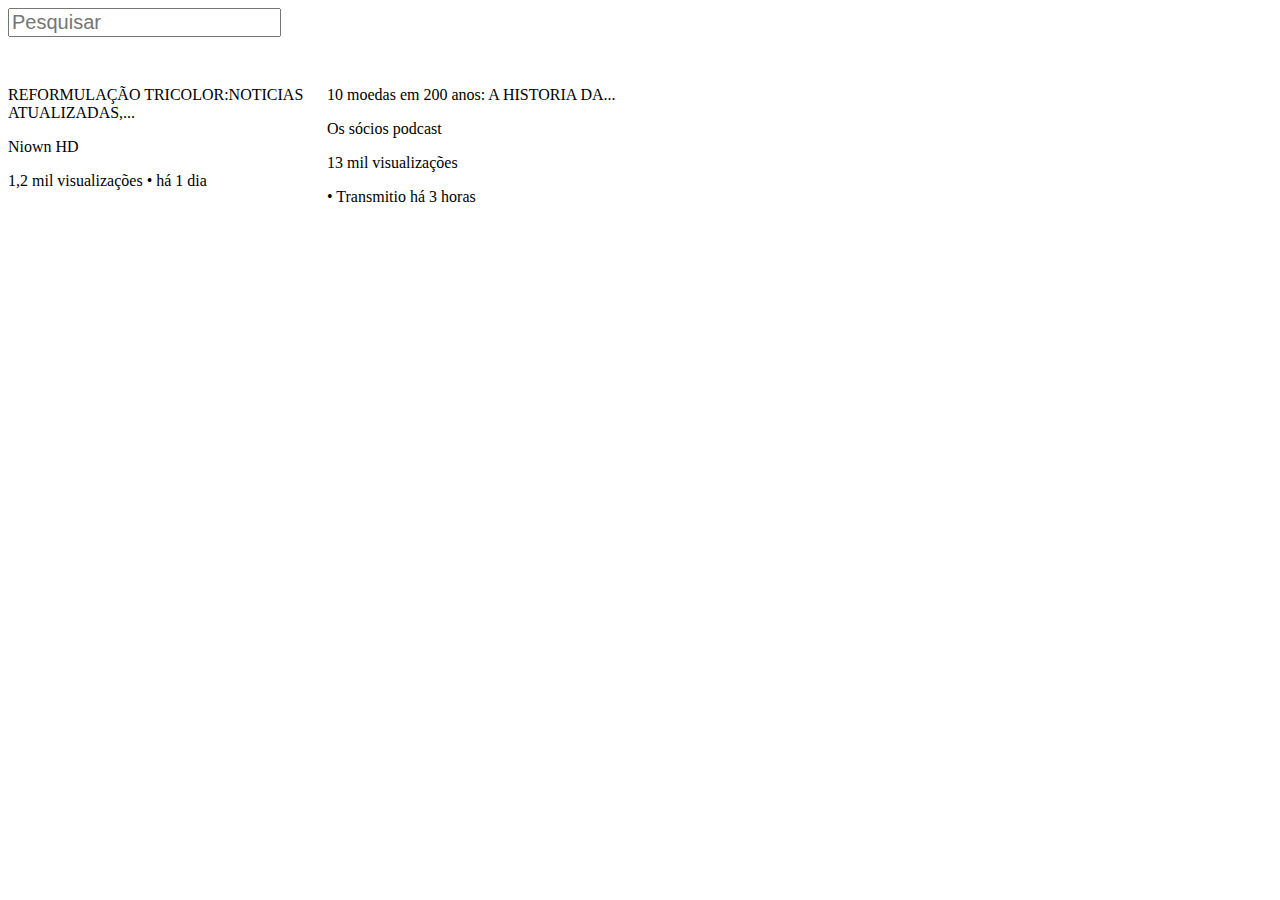
==== index.html @ 010f7d09 "Second commit" ====
<!DOCTYPE html>
<html lang="pt-BR">

<head>
  <meta charset="UTF-8">
  <meta http-equiv="X-UA-Compatible" content="IE=edge">
  <meta name="viewport" content="width=device-width, initial-scale=1.0">
  <title>Youtube Clone</title>
  <link rel="stylesheet" href="/style.css">
</head>

<body>
  <input class="pesquisar" type="text" placeholder="Pesquisar">
  <div class="preview">
    <img class="tumbnail" src="/img/tumb01.jpg" alt="">
    <p>REFORMULAÇÃO TRICOLOR:NOTICIAS ATUALIZADAS,...</p>
    <p>Niown HD </p>
    <p>1,2 mil visualizações &#x2022 há 1 dia </p>
  </div>
  <div class="preview">
    <img class="tumbnail" src="/img/tumb02.jpg" alt="">
    <p>10 moedas em 200 anos: A HISTORIA DA...</p>
    <p>Os sócios podcast </p>
    <p>13 mil visualizações </p>
    <p>&#x2022 Transmitio há 3 horas </p>
  </div>
</body>

</html>
---- style.css ----
.tumbnail {
  width: 300px;
}
.pesquisar {
  font-size: 20px;
  display: block;
}
.preview {
  display: inline-block;
  width: 300px;
  margin-right: 15px;
  margin-top: 15px;
  vertical-align: top;
}
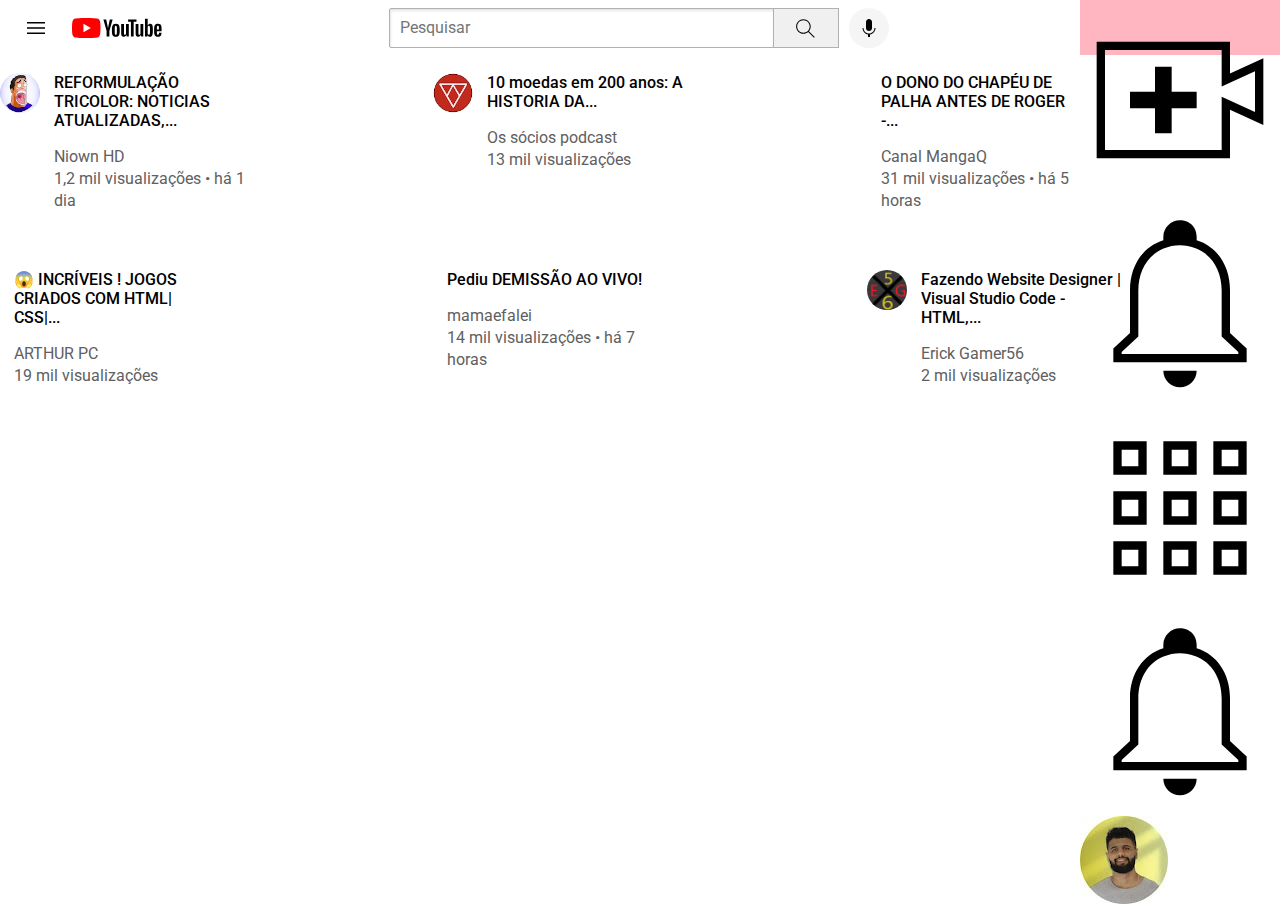
==== commit 22c739ae: "Implementação de botões." ====
--- a/index.html
+++ b/index.html
@@ -2,28 +2,144 @@
 <html lang="pt-BR">
 
 <head>
+  <link rel="preconnect" href="https://fonts.googleapis.com">
+  <link rel="preconnect" href="https://fonts.gstatic.com" crossorigin>
+  <link href="https://fonts.googleapis.com/css2?family=Roboto:wght@400;500;700&display=swap" rel="stylesheet">
   <meta charset="UTF-8">
   <meta http-equiv="X-UA-Compatible" content="IE=edge">
   <meta name="viewport" content="width=device-width, initial-scale=1.0">
   <title>Youtube Clone</title>
   <link rel="stylesheet" href="/style.css">
+  <link rel="stylesheet" href="/body.css">
+  <link rel="stylesheet" href="/header.css">
 </head>
 
 <body>
-  <input class="pesquisar" type="text" placeholder="Pesquisar">
-  <div class="preview">
-    <img class="tumbnail" src="/img/tumb01.jpg" alt="">
-    <p>REFORMULAÇÃO TRICOLOR:NOTICIAS ATUALIZADAS,...</p>
-    <p>Niown HD </p>
-    <p>1,2 mil visualizações &#x2022 há 1 dia </p>
+  <div class="header">
+    <div class="left-section">
+      <img class="menu" src="/img/icons/menu_FILL0_wght400_GRAD0_opsz48.svg" alt="">
+      <img class="logo" src="/img/icons/youtube-logo.svg" alt="">
+    </div>
+    <div class="middle-section">
+      <input class="pesquisar" type="text" placeholder="Pesquisar">
+      <button class="search-button">
+        <img class="svg-search" src="/img/icons/search.svg" alt="">
+      </button>
+      <button class="voice-button">
+        <img class="svg-voice" src="/img/icons/voice-search-icon.svg" alt="">
+      </button>
+    </div>
+    <div class=" right-section">
+      <img src="/img/icons/upload.svg" alt="">
+      <img src="/img/icons/notifications.svg" alt="">
+      <img src="/img/icons/youtube-apps.svg" alt="">
+      <img src="/img/icons/notifications.svg" alt="">
+      <img src="/img/icons//AMLnZu-9SFKI2Dt1BMfGf4lrbc4tSc3c.jpg" alt="">
+
+    </div>
+
+
   </div>
-  <div class="preview">
-    <img class="tumbnail" src="/img/tumb02.jpg" alt="">
-    <p>10 moedas em 200 anos: A HISTORIA DA...</p>
-    <p>Os sócios podcast </p>
-    <p>13 mil visualizações </p>
-    <p>&#x2022 Transmitio há 3 horas </p>
+
+  <div class="container-preview">
+    <div>
+      <div class="preview">
+        <img class="tumbnail" src="/img/tumb01.jpg" alt="">
+      </div>
+      <div>
+        <div class="img-profile">
+          <img class="profile" src="/img/profile01.jpg" alt="">
+        </div>
+        <div class="conteudo">
+          <p class="titulo-preview">REFORMULAÇÃO TRICOLOR: NOTICIAS ATUALIZADAS,...</p>
+          <p class="texto-preview">Niown HD </p>
+          <p class="texto-preview">1,2 mil visualizações &#x2022 há 1 dia </p>
+        </div>
+      </div>
+    </div>
+    <div>
+      <div class="preview">
+        <div>
+          <img class="tumbnail" src="/img/tumb02.jpg" alt="">
+        </div>
+        <div>
+          <div class="img-profile">
+            <img class="profile" src="/img/profile02.jpg" alt="">
+          </div>
+          <div class="conteudo">
+            <p class="titulo-preview">10 moedas em 200 anos: A HISTORIA DA...</p>
+            <p class="texto-preview">Os sócios podcast </p>
+            <p class="texto-preview">13 mil visualizações </p>
+          </div>
+        </div>
+      </div>
+    </div>
+    <div>
+      <div class="preview">
+        <img class="tumbnail" src="/img/tumb03.jpg" alt="">
+      </div>
+      <div>
+        <div class="img-profile">
+          <img class="profile" src="/img/profile03.jpg" alt="">
+        </div>
+        <div class="conteudo">
+          <p class="titulo-preview">O DONO DO CHAPÉU DE PALHA ANTES DE ROGER -...</p>
+          <p class="texto-preview">Canal MangaQ</p>
+          <p class="texto-preview">31 mil visualizações &#x2022 há 5 horas </p>
+        </div>
+      </div>
+    </div>
+    <div>
+      <div class="preview">
+        <div>
+          <img class="tumbnail" src="/img/tumb04.jpg" alt="">
+        </div>
+        <div>
+          <div class="img-profile">
+            <img class="profile" src="/img/profile04.jpg" alt="">
+          </div>
+          <div class="conteudo">
+            <p class="titulo-preview"> &#128561 INCRÍVEIS ! JOGOS CRIADOS COM HTML| CSS|...</p>
+            <p class="texto-preview">ARTHUR PC </p>
+            <p class="texto-preview">19 mil visualizações </p>
+          </div>
+        </div>
+      </div>
+    </div>
+    <div>
+      <div class="preview">
+        <img class="tumbnail" src="/img/tumb05.jpg" alt="">
+      </div>
+      <div>
+        <div class="img-profile">
+          <img class="profile" src="/img/profile05.jpg" alt="">
+        </div>
+        <div class="conteudo">
+          <p class="titulo-preview">Pediu DEMISSÃO AO VIVO!</p>
+          <p class="texto-preview">mamaefalei </p>
+          <p class="texto-preview">14 mil visualizações &#x2022 há 7 horas </p>
+        </div>
+      </div>
+    </div>
+    <div>
+      <div class="preview">
+        <div>
+          <img class="tumbnail" src="/img/tumb06.jpg" alt="">
+        </div>
+        <div>
+          <div class="img-profile">
+            <img class="profile" src="/img/profile06.jpg" alt="">
+          </div>
+          <div class="conteudo">
+            <p class="titulo-preview">Fazendo Website Designer | Visual Studio Code - HTML,...</p>
+            <p class="texto-preview">Erick Gamer56 </p>
+            <p class="texto-preview">2 mil visualizações </p>
+          </div>
+        </div>
+      </div>
+    </div>
   </div>
+
 </body>
 
 </html>--- a/style.css
+++ b/style.css
@@ -1,14 +1,31 @@
-.tumbnail {
-  width: 300px;
+body {
+  margin: 0;
 }
-.pesquisar {
-  font-size: 20px;
-  display: block;
+p {
+  margin-top: 0;
+  font-family: roboto, arial;
 }
-.preview {
+
+.profile {
+  width: 40px;
+  border-radius: 20px;
+}
+
+.conteudo {
   display: inline-block;
-  width: 300px;
-  margin-right: 15px;
-  margin-top: 15px;
+  width: 200px;
+  vertical-align: top;
+  margin-left: 10px;
+}
+
+.img-profile {
+  display: inline-block;
   vertical-align: top;
 }
+
+.container-preview {
+  display: grid;
+  grid-template-columns: 1fr 1fr 1fr;
+  column-gap: 20px;
+  row-gap: 40px;
+}
--- a/body.css
+++ b/body.css
@@ -0,0 +1,13 @@
+.titulo-preview {
+  font-weight: 500;
+}
+.texto-preview {
+  margin-bottom: 0;
+  line-height: 22px;
+  color: rgb(96, 96, 96);
+}
+
+.tumbnail {
+  width: 100%;
+  border-radius: 15px;
+}
--- a/header.css
+++ b/header.css
@@ -0,0 +1,80 @@
+.header {
+  height: 55px;
+  display: flex;
+  flex-direction: row;
+  justify-content: space-between;
+}
+
+.left-section {
+  display: flex;
+  align-items: center;
+}
+
+.menu {
+  height: 24px;
+  margin-left: 24px;
+  margin-right: 24px;
+}
+
+.logo {
+  height: 20px;
+}
+
+.middle-section {
+  display: flex;
+  align-items: center;
+  flex: 1;
+  margin-left: 70px;
+  margin-right: 35px;
+  max-width: 500px;
+}
+
+.pesquisar {
+  flex: 1;
+  height: 36px;
+  padding-left: 10px;
+  font-size: 16px;
+  border-width: 1px;
+  border-style: solid;
+  border-color: rgb(180, 175, 175);
+  border-radius: 2px;
+  box-shadow: inset 1px 2px 3px rgba(0, 0, 0, 0.1);
+}
+
+.pesquisar::placeholder {
+  font-family: roboto, arial;
+  font-size: 16px;
+}
+
+.search-button {
+  height: 40px;
+  width: 66px;
+  background-color: rgb(240, 240, 240);
+  border-width: 1px;
+  border-style: solid;
+  border-color: rgb(180, 175, 175);
+  margin-left: -1px;
+  margin-right: 10px;
+}
+
+.svg-search {
+  height: 25px;
+  margin-top: 4px;
+}
+
+.voice-button {
+  height: 40px;
+  width: 40px;
+  border-radius: 30px;
+  border: none;
+  background-color: rgb(245, 245, 245);
+}
+
+.svg-voice {
+  height: 24px;
+  margin-top: 4px;
+}
+.right-section {
+  background-color: lightpink;
+  width: 200px;
+}
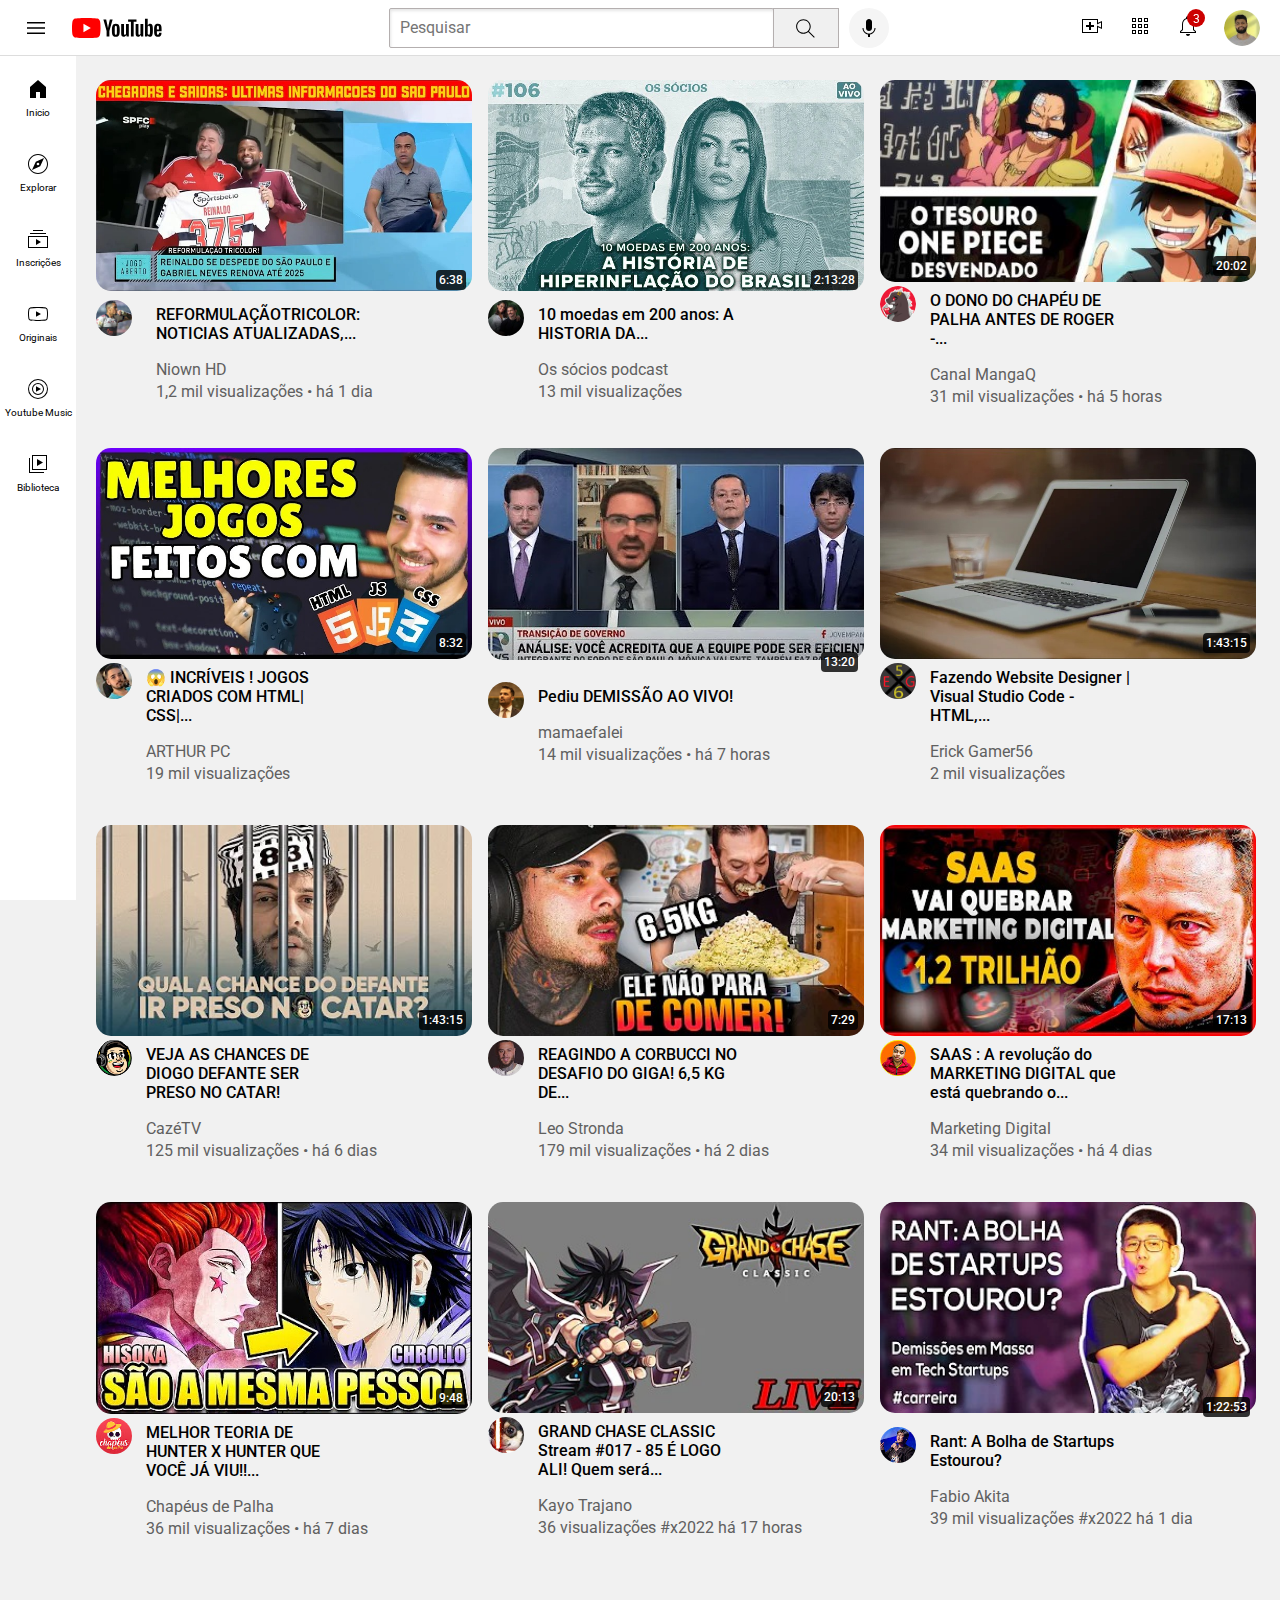
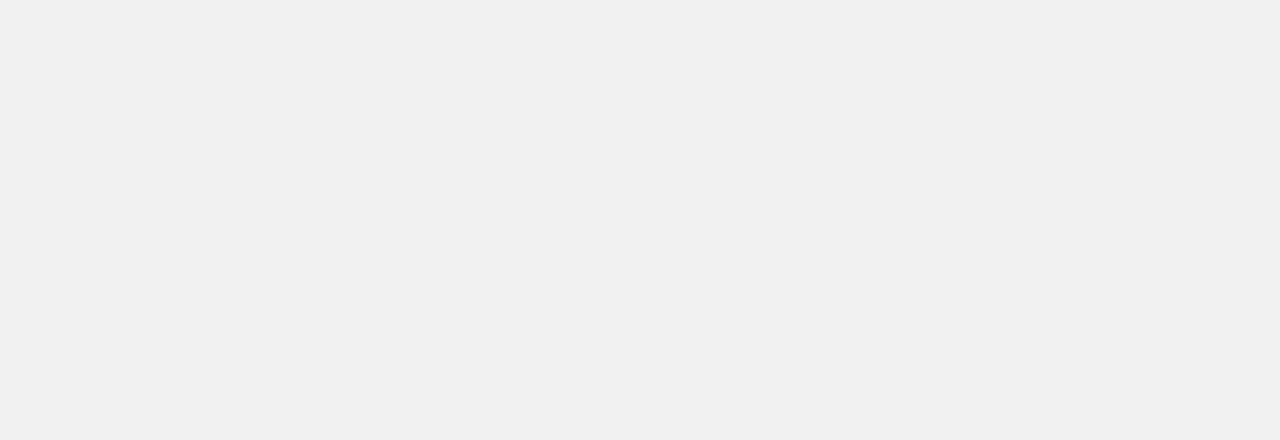
==== commit c5964cff: "Projeto pronto para testes" ====
--- a/index.html
+++ b/index.html
@@ -1,145 +1,339 @@
-<!DOCTYPE html>
-<html lang="pt-BR">
-
-<head>
-  <link rel="preconnect" href="https://fonts.googleapis.com">
-  <link rel="preconnect" href="https://fonts.gstatic.com" crossorigin>
-  <link href="https://fonts.googleapis.com/css2?family=Roboto:wght@400;500;700&display=swap" rel="stylesheet">
-  <meta charset="UTF-8">
-  <meta http-equiv="X-UA-Compatible" content="IE=edge">
-  <meta name="viewport" content="width=device-width, initial-scale=1.0">
-  <title>Youtube Clone</title>
-  <link rel="stylesheet" href="/style.css">
-  <link rel="stylesheet" href="/body.css">
-  <link rel="stylesheet" href="/header.css">
-</head>
-
-<body>
-  <div class="header">
-    <div class="left-section">
-      <img class="menu" src="/img/icons/menu_FILL0_wght400_GRAD0_opsz48.svg" alt="">
-      <img class="logo" src="/img/icons/youtube-logo.svg" alt="">
-    </div>
-    <div class="middle-section">
-      <input class="pesquisar" type="text" placeholder="Pesquisar">
-      <button class="search-button">
-        <img class="svg-search" src="/img/icons/search.svg" alt="">
-      </button>
-      <button class="voice-button">
-        <img class="svg-voice" src="/img/icons/voice-search-icon.svg" alt="">
-      </button>
-    </div>
-    <div class=" right-section">
-      <img src="/img/icons/upload.svg" alt="">
-      <img src="/img/icons/notifications.svg" alt="">
-      <img src="/img/icons/youtube-apps.svg" alt="">
-      <img src="/img/icons/notifications.svg" alt="">
-      <img src="/img/icons//AMLnZu-9SFKI2Dt1BMfGf4lrbc4tSc3c.jpg" alt="">
-
-    </div>
-
-
-  </div>
-
-  <div class="container-preview">
-    <div>
-      <div class="preview">
-        <img class="tumbnail" src="/img/tumb01.jpg" alt="">
-      </div>
-      <div>
-        <div class="img-profile">
-          <img class="profile" src="/img/profile01.jpg" alt="">
-        </div>
-        <div class="conteudo">
-          <p class="titulo-preview">REFORMULAÇÃO TRICOLOR: NOTICIAS ATUALIZADAS,...</p>
-          <p class="texto-preview">Niown HD </p>
-          <p class="texto-preview">1,2 mil visualizações &#x2022 há 1 dia </p>
-        </div>
-      </div>
-    </div>
-    <div>
-      <div class="preview">
-        <div>
-          <img class="tumbnail" src="/img/tumb02.jpg" alt="">
-        </div>
-        <div>
-          <div class="img-profile">
-            <img class="profile" src="/img/profile02.jpg" alt="">
-          </div>
-          <div class="conteudo">
-            <p class="titulo-preview">10 moedas em 200 anos: A HISTORIA DA...</p>
-            <p class="texto-preview">Os sócios podcast </p>
-            <p class="texto-preview">13 mil visualizações </p>
-          </div>
-        </div>
-      </div>
-    </div>
-    <div>
-      <div class="preview">
-        <img class="tumbnail" src="/img/tumb03.jpg" alt="">
-      </div>
-      <div>
-        <div class="img-profile">
-          <img class="profile" src="/img/profile03.jpg" alt="">
-        </div>
-        <div class="conteudo">
-          <p class="titulo-preview">O DONO DO CHAPÉU DE PALHA ANTES DE ROGER -...</p>
-          <p class="texto-preview">Canal MangaQ</p>
-          <p class="texto-preview">31 mil visualizações &#x2022 há 5 horas </p>
-        </div>
-      </div>
-    </div>
-    <div>
-      <div class="preview">
-        <div>
-          <img class="tumbnail" src="/img/tumb04.jpg" alt="">
-        </div>
-        <div>
-          <div class="img-profile">
-            <img class="profile" src="/img/profile04.jpg" alt="">
-          </div>
-          <div class="conteudo">
-            <p class="titulo-preview"> &#128561 INCRÍVEIS ! JOGOS CRIADOS COM HTML| CSS|...</p>
-            <p class="texto-preview">ARTHUR PC </p>
-            <p class="texto-preview">19 mil visualizações </p>
-          </div>
-        </div>
-      </div>
-    </div>
-    <div>
-      <div class="preview">
-        <img class="tumbnail" src="/img/tumb05.jpg" alt="">
-      </div>
-      <div>
-        <div class="img-profile">
-          <img class="profile" src="/img/profile05.jpg" alt="">
-        </div>
-        <div class="conteudo">
-          <p class="titulo-preview">Pediu DEMISSÃO AO VIVO!</p>
-          <p class="texto-preview">mamaefalei </p>
-          <p class="texto-preview">14 mil visualizações &#x2022 há 7 horas </p>
-        </div>
-      </div>
-    </div>
-    <div>
-      <div class="preview">
-        <div>
-          <img class="tumbnail" src="/img/tumb06.jpg" alt="">
-        </div>
-        <div>
-          <div class="img-profile">
-            <img class="profile" src="/img/profile06.jpg" alt="">
-          </div>
-          <div class="conteudo">
-            <p class="titulo-preview">Fazendo Website Designer | Visual Studio Code - HTML,...</p>
-            <p class="texto-preview">Erick Gamer56 </p>
-            <p class="texto-preview">2 mil visualizações </p>
-          </div>
-        </div>
-      </div>
-    </div>
-  </div>
-
-</body>
-
+<!DOCTYPE html>
+<html lang="pt-BR">
+
+<head>
+  <!-- //fonts -->
+  <link rel="preconnect" href="https://fonts.googleapis.com">
+  <link rel="preconnect" href="https://fonts.gstatic.com" crossorigin>
+  <link href="https://fonts.googleapis.com/css2?family=Roboto:wght@400;500;700&display=swap" rel="stylesheet">
+  <meta charset="UTF-8">
+  <meta http-equiv="X-UA-Compatible" content="IE=edge">
+  <meta name="viewport" content="width=device-width, initial-scale=1.0">
+
+  <!-- //title -->
+  <title>Youtube</title>
+
+  <!-- favicon -->
+  <link rel="shortcut icon" href="/img/favicon.ico">
+
+  <!-- //stylesheet -->
+  <link rel="stylesheet" href="/css/style.css">
+  <link rel="stylesheet" href="css/body.css">
+  <link rel="stylesheet" href="css/header.css">
+  <link rel="stylesheet" href="css/sidebar.css">
+
+</head>
+
+<body>
+
+  <!-- header start -->
+  <header class="header">
+    <div class="left-section">
+      <img class="menu" src="/img/icons/menu_FILL0_wght400_GRAD0_opsz48.svg" alt="">
+      <img class="logo" src="/img/icons/youtube-logo.svg" alt="">
+    </div>
+    <div class="middle-section">
+      <input class="pesquisar" type="text" placeholder="Pesquisar">
+      <button class="search-button">
+        <img class="svg-search" src="/img/icons/search.svg" alt="">
+        <div class="tooltip">Pesquisar</div>
+      </button>
+      <button class="voice-button">
+        <img class="svg-voice" src="/img/icons/voice-search-icon.svg" alt="">
+        <div class="tooltip">Pesquisa por voz</div>
+      </button>
+    </div>
+    <div class=" right-section">
+      <div class="criar">
+        <img class="upload-icon" src="/img/icons/upload.svg" alt="">
+        <div class="tooltip">Criar</div>
+      </div>
+      <div class="apps">
+        <img class="youtube-app-icon" src="/img/icons/youtube-apps.svg" alt="">
+        <div class="tooltip">Apps</div>
+      </div>
+      <div class="notification-container">
+        <img class="notification-icon" src="/img/icons/notifications.svg" alt="">
+        <div class="notification-number">3</div>
+        <div class="tooltip">Notificações</div>
+      </div>
+      <img class="user-profile-icon" src="/img/icons/AMLnZu-9SFKI2Dt1BMfGf4lrbc4tSc3c.jpg" alt="">
+    </div>
+  </header>
+  <!-- // header ends -->
+
+  <!-- // sidebar starts -->
+  <div class="sidebar">
+    <div class="sidebar-link">
+      <img src="/img/sidebar/home.svg" alt="">
+      <div>Inicio</div>
+    </div>
+    <div class="sidebar-link">
+      <img src="/img/sidebar/explore.svg" alt="">
+      <div>Explorar</div>
+    </div>
+    <div class="sidebar-link">
+      <img src="/img/sidebar/subscriptions.svg" alt="">
+      <div>Inscrições</div>
+    </div>
+    <div class="sidebar-link">
+      <img src="/img/sidebar/originals.svg" alt="">
+      <div>Originais</div>
+    </div>
+    <div class="sidebar-link">
+      <img src="/img/sidebar/youtube-music.svg" alt="">
+      <div>Youtube Music</div>
+    </div>
+    <div class="sidebar-link">
+      <img src="/img/sidebar/library.svg" alt="">
+      <div>Biblioteca</div>
+    </div>
+  </div>
+  <!-- //sidebar ends -->
+
+  <!-- // body of the Website stars -->
+  <div class="container-preview">
+    <div class="video-info-preview">
+      <div class="preview">
+        <img class="tumbnail" src="/img/tumb01.jpg" alt="">
+        <div class="video-time">
+          6:38
+        </div>
+      </div>
+      <div class="video-info-grid">
+        <div class="img-profile">
+          <img class="profile" src="/img/profile01.jpg" alt="">
+        </div>
+        <div class="conteudo">
+          <p class="titulo-preview">REFORMULAÇÃOTRICOLOR: NOTICIAS ATUALIZADAS,...</p>
+          <p class="texto-preview">Niown HD </p>
+          <p class="texto-preview">1,2 mil visualizações &#x2022 há 1 dia </p>
+        </div>
+      </div>
+    </div>
+    <div class="video-info-preview">
+      <div class="preview">
+        <div>
+          <img class="tumbnail" src="/img/tumb02.jpg" alt="">
+          <div class="video-time">
+            2:13:28
+          </div>
+        </div>
+      </div>
+      <div>
+        <div class="img-profile">
+          <img class="profile" src="/img/profile02.jpg" alt="">
+        </div>
+        <div class="conteudo">
+          <p class="titulo-preview">10 moedas em 200 anos: A HISTORIA DA...</p>
+          <p class="texto-preview">Os sócios podcast </p>
+          <p class="texto-preview">13 mil visualizações </p>
+        </div>
+      </div>
+
+    </div>
+    <div class="video-info-preview">
+      <div class="preview">
+        <div>
+          <img class="tumbnail" src="/img/tumb03.jpg" alt="">
+          <div class="video-time">
+            20:02
+          </div>
+        </div>
+      </div>
+      <div>
+        <div class="img-profile">
+          <img class="profile" src="/img/profile03.jpg" alt="">
+        </div>
+        <div class="conteudo">
+          <p class="titulo-preview">O DONO DO CHAPÉU DE PALHA ANTES DE ROGER -...</p>
+          <p class="texto-preview">Canal MangaQ</p>
+          <p class="texto-preview">31 mil visualizações &#x2022 há 5 horas </p>
+        </div>
+      </div>
+    </div>
+    <div class="video-info-preview">
+      <div class="preview">
+        <div>
+          <img class="tumbnail" src="/img/tumb04.jpg" alt="">
+          <div class="video-time">
+            8:32
+          </div>
+        </div>
+      </div>
+      <div>
+        <div class="img-profile">
+          <img class="profile" src="/img/profile04.jpg" alt="">
+        </div>
+        <div class="conteudo">
+          <p class="titulo-preview"> &#128561 INCRÍVEIS ! JOGOS CRIADOS COM HTML| CSS|...</p>
+          <p class="texto-preview">ARTHUR PC </p>
+          <p class="texto-preview">19 mil visualizações </p>
+        </div>
+      </div>
+
+    </div>
+    <div class="video-info-preview">
+      <div class="preview">
+        <img class="tumbnail" src="/img/tumb05.jpg" alt="">
+        <div class="video-time">
+          13:20
+        </div>
+      </div>
+      <div>
+        <div class="img-profile">
+          <img class="profile" src="/img/profile05.jpg" alt="">
+        </div>
+        <div class="conteudo">
+          <p class="titulo-preview">Pediu DEMISSÃO AO VIVO!</p>
+          <p class="texto-preview">mamaefalei </p>
+          <p class="texto-preview">14 mil visualizações &#x2022 há 7 horas </p>
+        </div>
+      </div>
+    </div>
+    <div class="video-info-preview">
+      <div class="preview">
+        <div>
+          <img class="tumbnail" src="/img/tumb06.jpg" alt="">
+          <div class="video-time">
+            1:43:15
+          </div>
+        </div>
+      </div>
+      <div>
+        <div class="img-profile">
+          <img class="profile" src="/img/profile06.jpg" alt="">
+        </div>
+        <div class="conteudo">
+          <p class="titulo-preview">Fazendo Website Designer | Visual Studio Code - HTML,...</p>
+          <p class="texto-preview">Erick Gamer56 </p>
+          <p class="texto-preview">2 mil visualizações </p>
+        </div>
+      </div>
+    </div>
+    <div class="video-info-preview">
+      <div class="preview">
+        <div>
+          <img class="tumbnail" src="/img/tumb07.jpg" alt="">
+          <div class="video-time">
+            1:43:15
+          </div>
+        </div>
+      </div>
+      <div>
+        <div class="img-profile">
+          <img class="profile" src="/img/profile07.jpg" alt="">
+        </div>
+        <div class="conteudo">
+          <p class="titulo-preview">VEJA AS CHANCES DE DIOGO DEFANTE SER PRESO NO CATAR!</p>
+          <p class="texto-preview">CazéTV </p>
+          <p class="texto-preview">125 mil visualizações &#x2022 há 6 dias </p>
+        </div>
+      </div>
+    </div>
+    <div class="video-info-preview">
+      <div class="preview">
+        <div>
+          <img class="tumbnail" src="/img/tumb08.jpg" alt="">
+          <div class="video-time">
+            7:29
+          </div>
+        </div>
+      </div>
+      <div>
+        <div class="img-profile">
+          <img class="profile" src="/img/profile08.jpg" alt="">
+        </div>
+        <div class="conteudo">
+          <p class="titulo-preview">REAGINDO A CORBUCCI NO DESAFIO DO GIGA! 6,5 KG DE...</p>
+          <p class="texto-preview">Leo Stronda </p>
+          <p class="texto-preview">179 mil visualizações &#x2022 há 2 dias </p>
+        </div>
+      </div>
+    </div>
+    <div class="video-info-preview">
+      <div class="preview">
+        <div>
+          <img class="tumbnail" src="/img/tumb09.jpg" alt="">
+          <div class="video-time">
+            17:13
+          </div>
+        </div>
+      </div>
+      <div>
+        <div class="img-profile">
+          <img class="profile" src="/img/profile09.jpg" alt="">
+        </div>
+        <div class="conteudo">
+          <p class="titulo-preview">SAAS : A revolução do MARKETING DIGITAL que está quebrando o...</p>
+          <p class="texto-preview">Marketing Digital</p>
+          <p class="texto-preview">34 mil visualizações &#x2022 há 4 dias </p>
+        </div>
+      </div>
+    </div>
+    <div class="video-info-preview">
+      <div class="preview">
+        <div>
+          <img class="tumbnail" src="/img/tumb10.jpg" alt="">
+          <div class="video-time">
+            9:48
+          </div>
+        </div>
+      </div>
+      <div>
+        <div class="img-profile">
+          <img class="profile" src="/img/profile10.jpg" alt="">
+        </div>
+        <div class="conteudo">
+          <p class="titulo-preview"> MELHOR TEORIA DE HUNTER X HUNTER QUE VOCÊ JÁ VIU!!...</p>
+          <p class="texto-preview">Chapéus de Palha </p>
+          <p class="texto-preview">36 mil visualizações &#x2022 há 7 dias </p>
+        </div>
+      </div>
+    </div>
+    <div class="video-info-preview">
+      <div class="preview">
+        <div>
+          <img class="tumbnail" src="/img/tumb11.jpg" alt="">
+          <div class="video-time">
+            20:13
+          </div>
+        </div>
+      </div>
+      <div>
+        <div class="img-profile">
+          <img class="profile" src="/img/profile11.jpg" alt="">
+        </div>
+        <div class="conteudo">
+          <p class="titulo-preview">GRAND CHASE CLASSIC Stream #017 - 85 É LOGO ALI! Quem será...</p>
+          <p class="texto-preview">Kayo Trajano </p>
+          <p class="texto-preview">36 visualizações #x2022 há 17 horas</p>
+        </div>
+      </div>
+    </div>
+    <div class="video-info-preview">
+      <div class="preview">
+        <div>
+          <img class="tumbnail" src="/img/tumb12.jpg" alt="">
+          <div class="video-time">
+            1:22:53
+          </div>
+        </div>
+      </div>
+      <div>
+        <div class="img-profile">
+          <img class="profile" src="/img/profile12.jpg" alt="">
+        </div>
+        <div class="conteudo">
+          <p class="titulo-preview">Rant: A Bolha de Startups Estourou?</p>
+          <p class="texto-preview">Fabio Akita </p>
+          <p class="texto-preview">39 mil visualizações #x2022 há 1 dia </p>
+        </div>
+      </div>
+    </div>
+  </div>
+  <!-- //body of the Website ends. -->
+
+</body>
+
 </html>--- a/css/style.css
+++ b/css/style.css
@@ -0,0 +1,24 @@
+body {
+  margin: 0;
+  padding-top: 80px;
+  margin-bottom: 500px;
+  padding-left: 96px;
+  padding-right: 24px;
+  background-color: rgb(241, 241, 241);
+}
+p {
+  margin-top: 0;
+  font-family: roboto, arial;
+}
+
+.conteudo {
+  display: inline-block;
+  width: 200px;
+  vertical-align: top;
+  margin-left: 10px;
+}
+
+.img-profile {
+  display: inline-block;
+  vertical-align: top;
+}
--- a/css/body.css
+++ b/css/body.css
@@ -0,0 +1,72 @@
+.titulo-preview {
+  margin-top: 5px;
+  font-weight: 500;
+  cursor: pointer;
+}
+.texto-preview {
+  margin-bottom: 0;
+  line-height: 22px;
+  color: rgb(96, 96, 96);
+  white-space: nowrap;
+}
+.preview {
+min-width: 300px;
+max-width: 400px;
+  position: relative;
+  cursor: pointer;
+}
+
+.profile {
+  width: 36px;
+  border-radius: 20px;
+  cursor: pointer;
+}
+
+.tumbnail {
+  width: 100%;
+  border-radius: 15px;
+  cursor: pointer;
+}
+
+.video-time {
+  background-color: rgba(0, 0, 0, 0.8);
+  color: white;
+  position: absolute;
+  bottom: 10px;
+  right: 6px;
+  border-radius: 4px;
+  padding: 3px;
+  font-size: 12px;
+  font-weight: 500;
+  font-family: roboto, arial;
+}
+
+.container-preview {
+  display: grid;
+  grid-template-columns: 1fr 1fr 1fr 1fr;
+  column-gap: 16px;
+  row-gap: 40px;
+}
+.video-info-preview {
+  display: grid;
+}
+
+.video-info-grid {
+  display: grid;
+  grid-template-columns: 50px 1fr;
+}
+
+@media (max-width: 1350px) {
+  .container-preview {
+    grid-template-columns: 1fr 1fr 1fr;
+  }
+
+  @media (max-width: 1350px) {
+    .container-preview {
+      grid-template-columns: 1fr 1fr 1fr;
+    }
+
+    @media (max-width: 1050px) {
+      .container-preview {
+        grid-template-columns: 1fr 1fr;
+      }--- a/css/header.css
+++ b/css/header.css
@@ -0,0 +1,178 @@
+.header {
+  height: 55px;
+  display: flex;
+  flex-direction: row;
+  justify-content: space-between;
+
+  position: fixed;
+  top: 0;
+  left: 0;
+  right: 0;
+
+  background-color: #fff;
+  border-bottom-width: 1px;
+  border-bottom-style: solid;
+  border-bottom-color: #ddd;
+
+  z-index: 1;
+}
+
+.left-section {
+  display: flex;
+  align-items: center;
+}
+
+.menu {
+  height: 24px;
+  margin-left: 24px;
+  margin-right: 24px;
+  cursor: pointer;
+}
+
+.logo {
+  height: 20px;
+  cursor: pointer;
+}
+
+.middle-section {
+  display: flex;
+  align-items: center;
+  flex: 1;
+  margin-left: 70px;
+  margin-right: 35px;
+  max-width: 500px;
+}
+
+.pesquisar {
+  flex: 1;
+  height: 36px;
+  padding-left: 10px;
+  font-size: 16px;
+  border-width: 1px;
+  border-style: solid;
+  border-color: rgb(180, 175, 175);
+  border-radius: 2px;
+  box-shadow: inset 1px 2px 3px rgba(0, 0, 0, 0.1);
+  width: 0;
+}
+
+.pesquisar::placeholder {
+  font-family: roboto, arial;
+  font-size: 16px;
+}
+
+.search-button {
+  height: 40px;
+  width: 66px;
+  background-color: rgb(240, 240, 240);
+  border-width: 1px;
+  border-style: solid;
+  border-color: rgb(180, 175, 175);
+  margin-left: -1px;
+  margin-right: 10px;
+  position: relative;
+}
+
+.tooltip {
+  position: absolute;
+  background-color: grey;
+  color: #fff;
+  padding-top: 4px;
+  padding-bottom: 4px;
+  padding-left: 8px;
+  padding-right: 8px;
+  border-radius: 2px;
+  font-size: 12px;
+  bottom: -30;
+  opacity: 0;
+  white-space: nowrap;
+}
+.search-button:hover .tooltip {
+  opacity: 1;
+}
+.criar:hover .tooltip {
+  opacity: 1;
+}
+
+.apps:hover .tooltip {
+  opacity: 1;
+}
+
+.notification-container:hover .tooltip {
+  opacity: 1;
+}
+
+.svg-search {
+  height: 25px;
+  margin-top: 4px;
+  cursor: pointer;
+}
+
+.voice-button {
+  height: 40px;
+  width: 40px;
+  border-radius: 30px;
+  border: none;
+  background-color: rgb(245, 245, 245);
+  position: relative;
+  cursor: pointer;
+}
+
+.voice-button:hover .tooltip {
+  opacity: 1;
+}
+
+.svg-voice {
+  height: 24px;
+  margin-top: 4px;
+}
+.right-section {
+  display: flex;
+  align-items: center;
+  width: 180px;
+  justify-content: space-between;
+  margin-right: 20px;
+  flex-shrink: 0;
+}
+
+.upload-icon {
+  height: 24px;
+  cursor: pointer;
+}
+
+.youtube-app-icon {
+  height: 24px;
+  cursor: pointer;
+}
+
+.notification-icon {
+  height: 24px;
+  cursor: pointer;
+}
+
+.user-profile-icon {
+  height: 36px;
+  border-radius: 18px;
+  cursor: pointer;
+}
+
+.notification-container {
+  position: relative;
+}
+
+.notification-number {
+  position: absolute;
+  top: -5px;
+  right: -5px;
+  background-color: rgb(204, 0, 0);
+  width: 18px;
+  height: 14px;
+  border-radius: 50%;
+  align-items: center;
+  color: #fff;
+  font-family: roboto, arial;
+  font-size: 12px;
+  line-height: 12px;
+  text-align: center;
+  padding-top: 4px;
+}
--- a/css/sidebar.css
+++ b/css/sidebar.css
@@ -0,0 +1,33 @@
+.sidebar {
+  position: fixed;
+  left: 0;
+  bottom: 0;
+  top: 55px;
+  width: 76px;
+  padding-top: 5px;
+  background-color: white;
+}
+
+.sidebar-link {
+  height: 74px;
+  margin-bottom: 1px;
+  display: flex;
+  justify-content: center;
+  align-items: center;
+  flex-direction: column;
+  gap: 6px;
+  cursor: pointer;
+}
+
+.sidebar-link:hover {
+  background-color: rgb(230, 227, 227);
+}
+
+.sidebar-link img {
+  height: 24px;
+}
+
+.sidebar-link div {
+  font-family: roboto, arial;
+  font-size: 10px;
+}
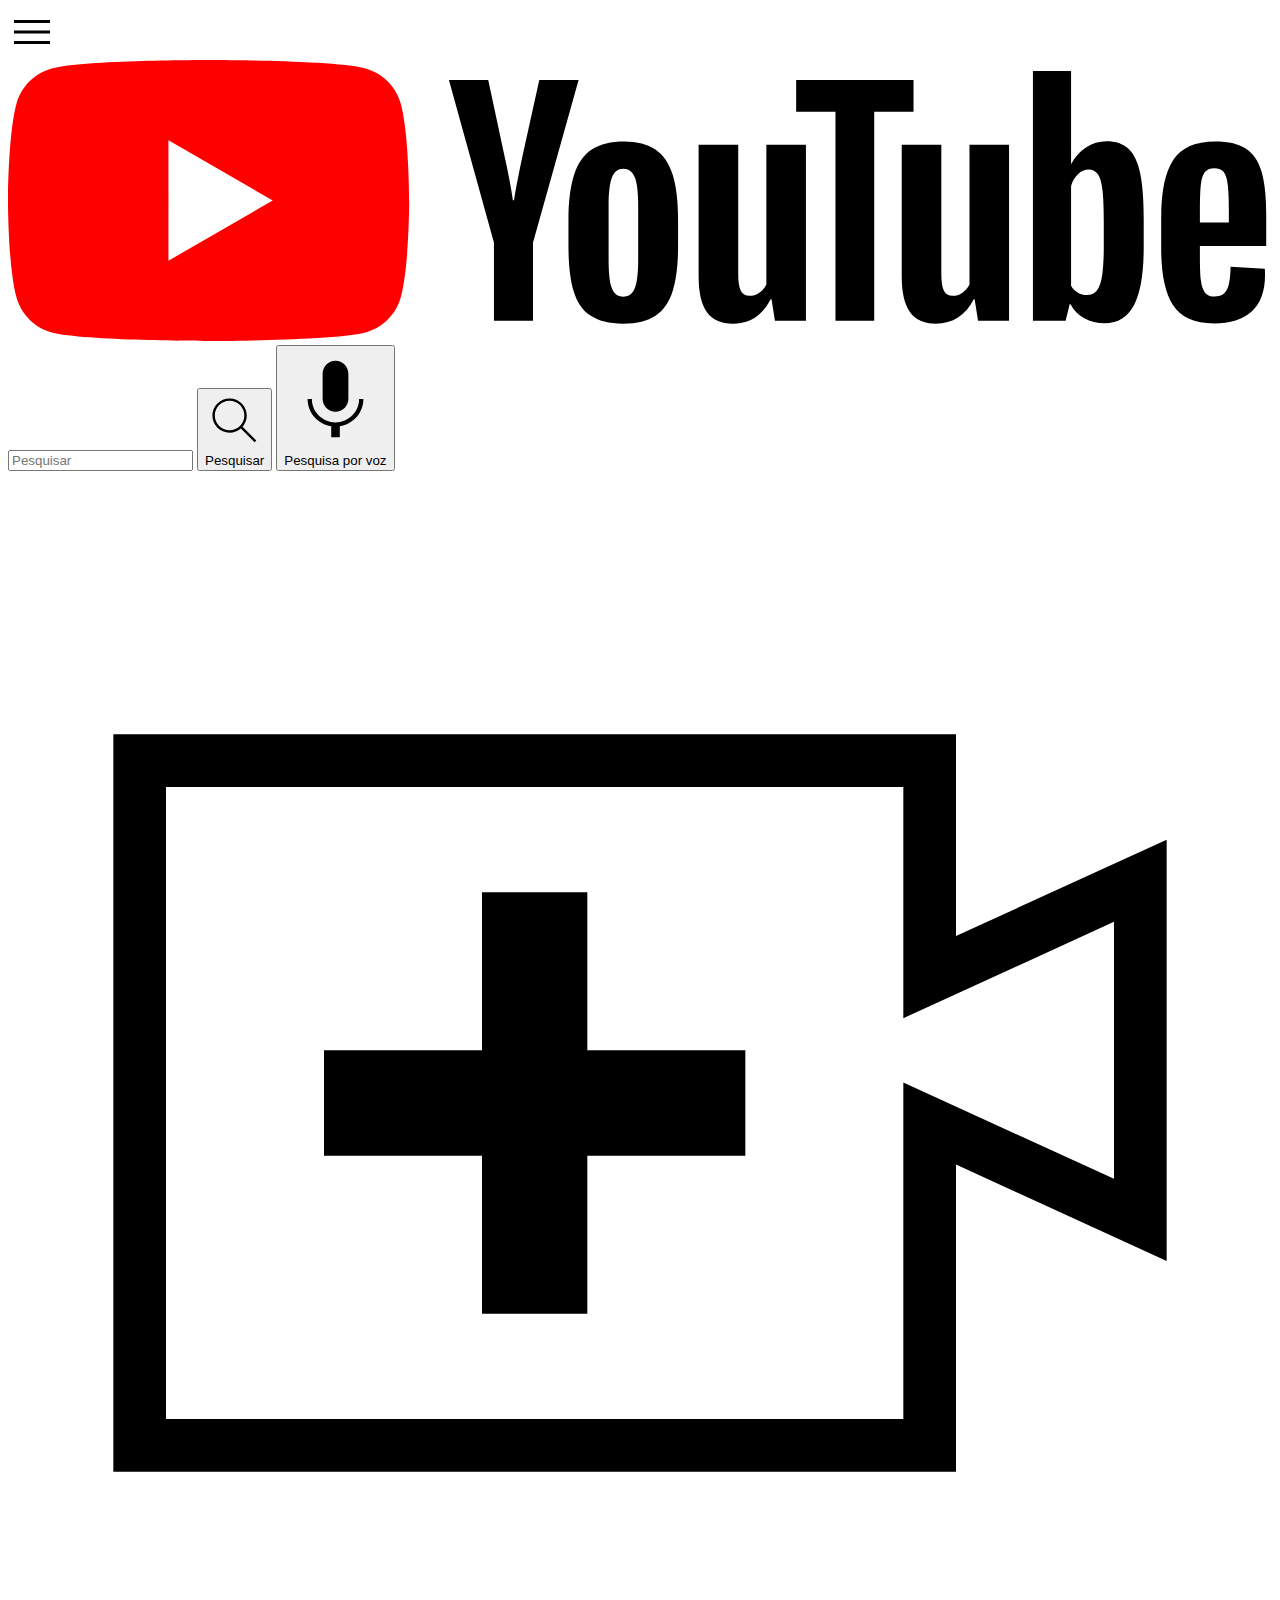
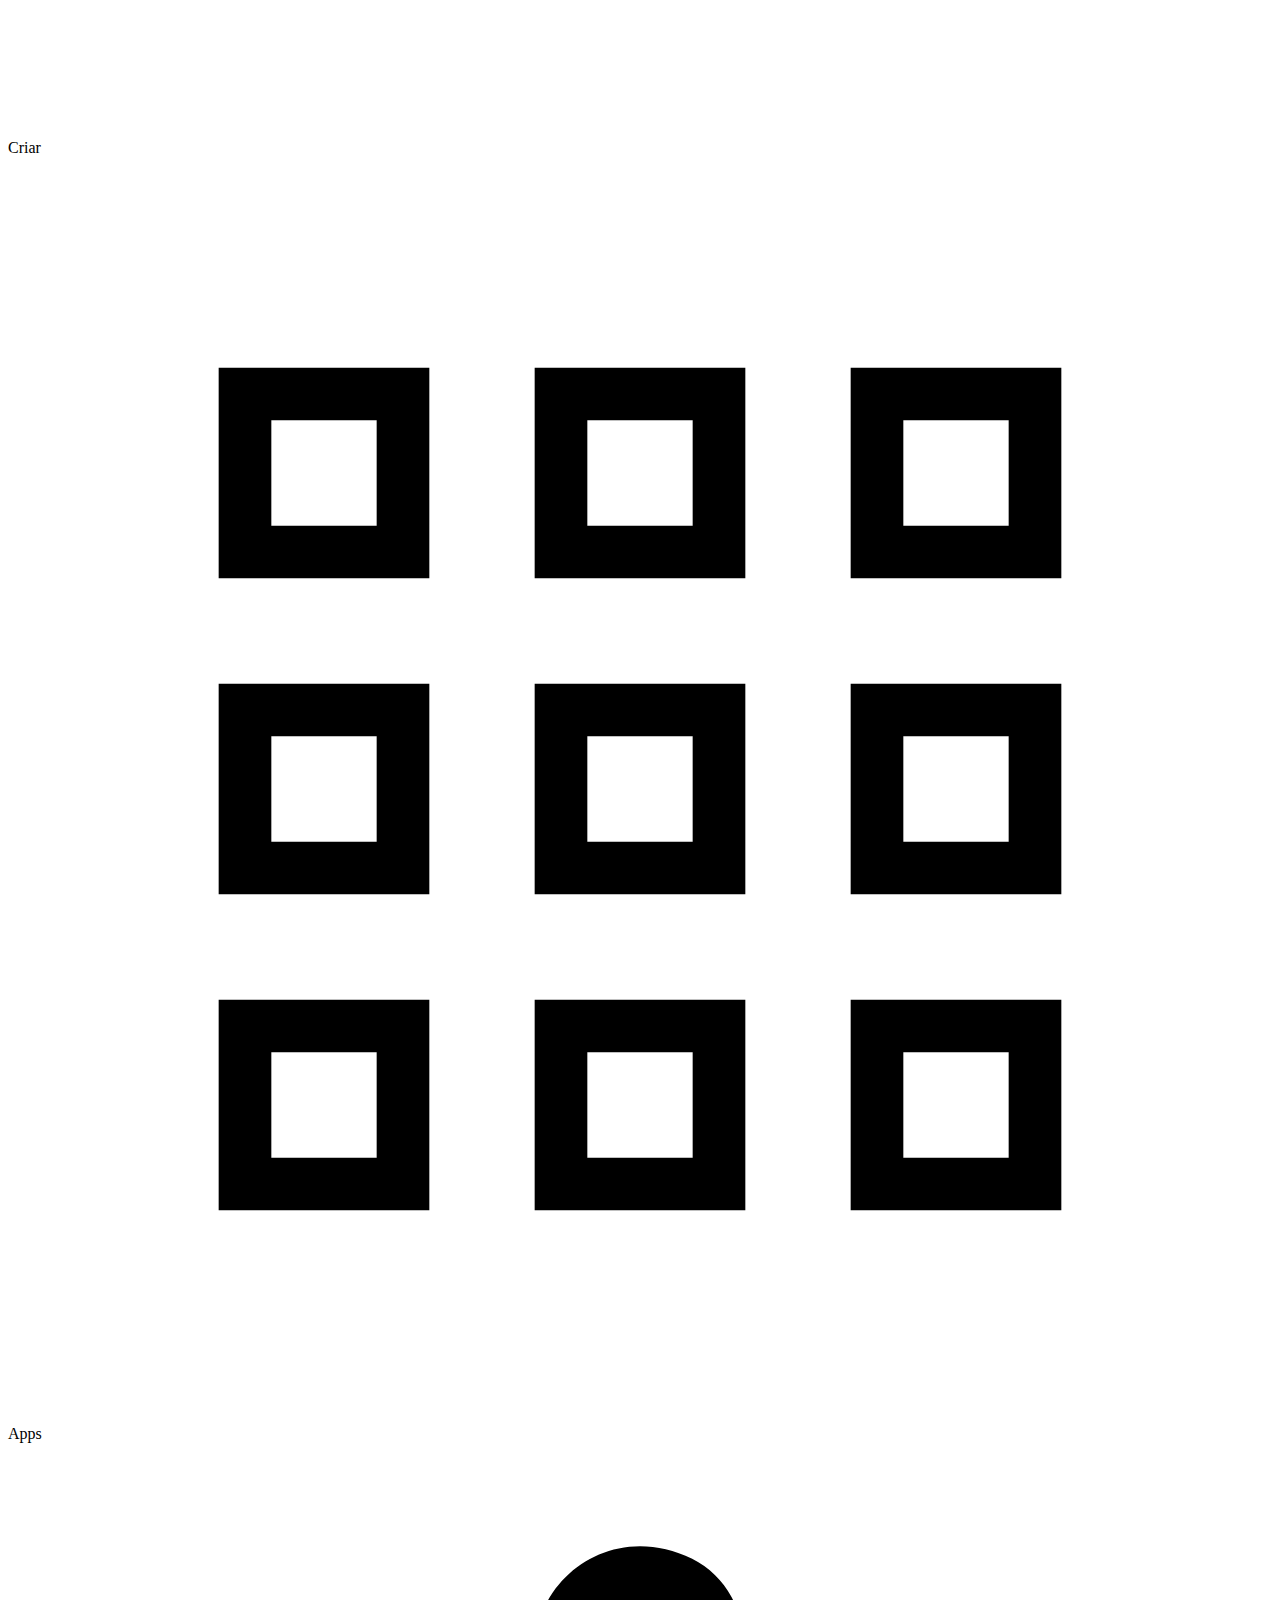
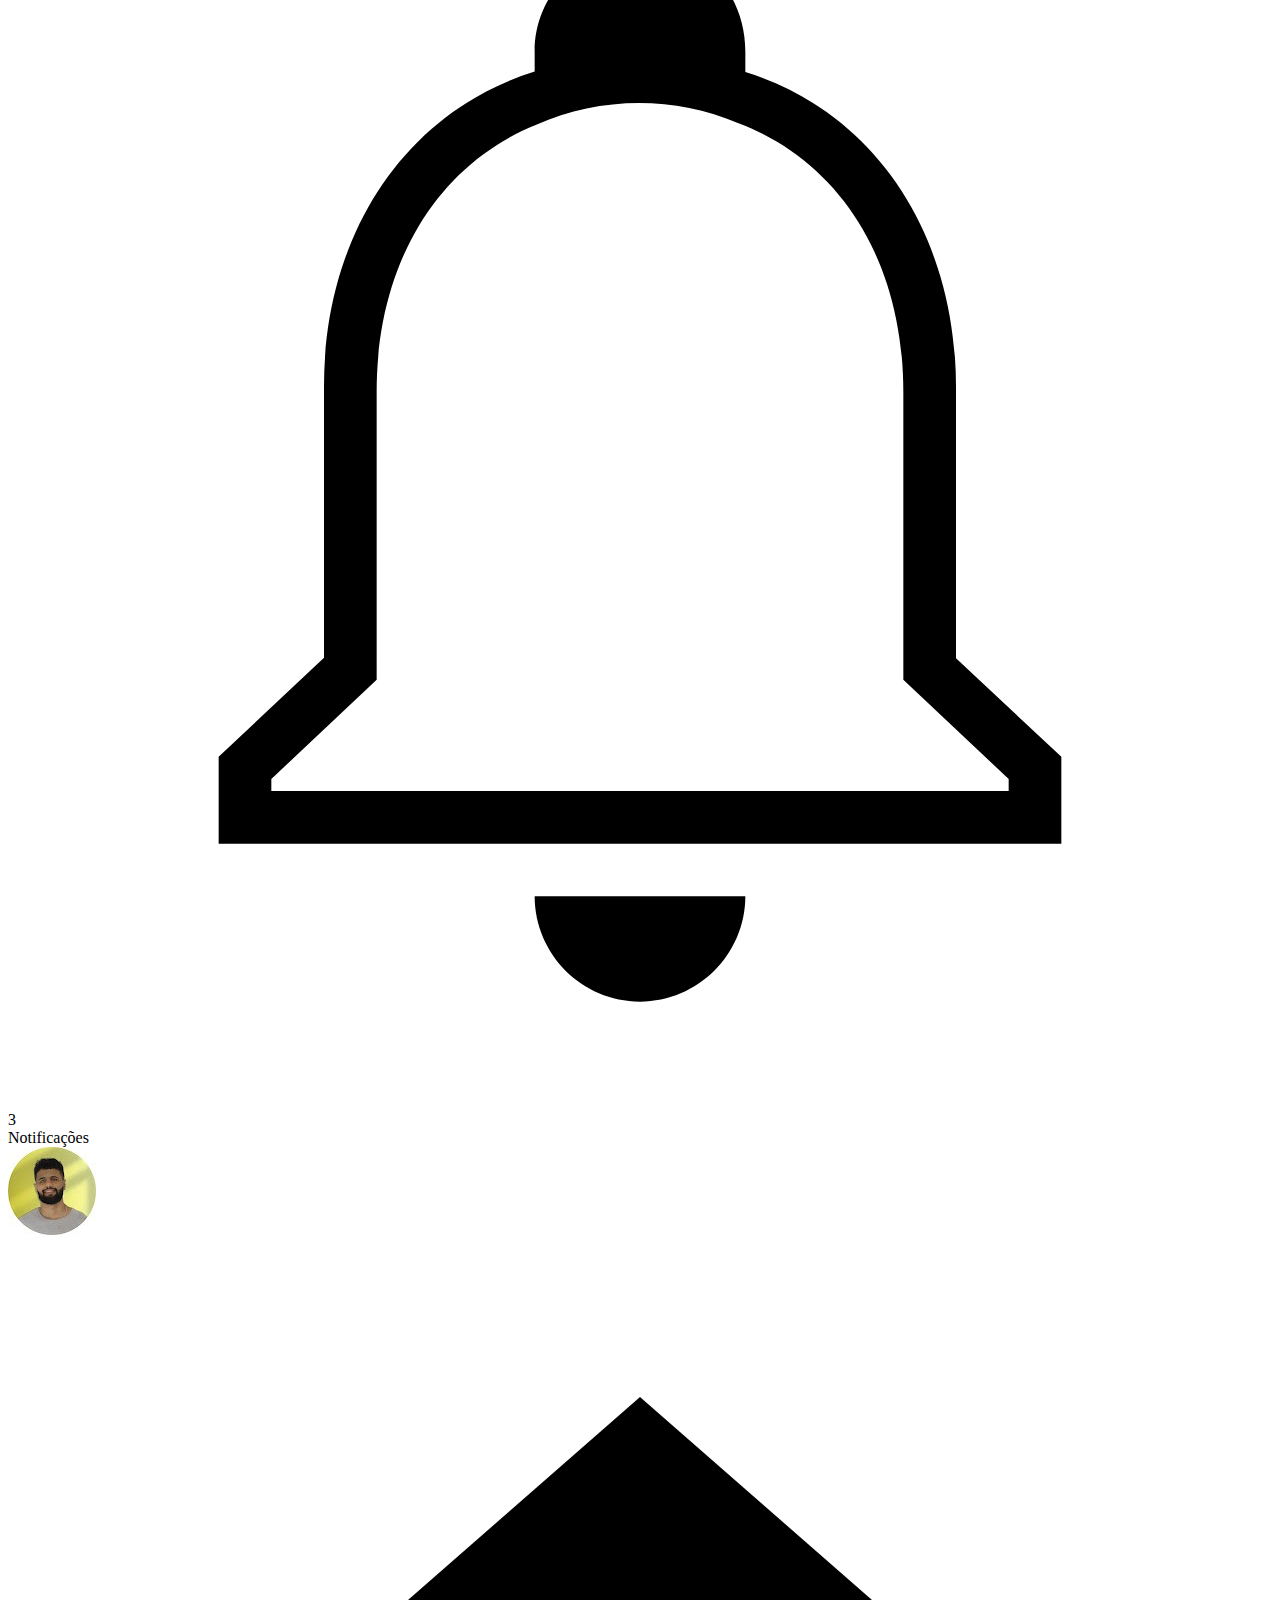
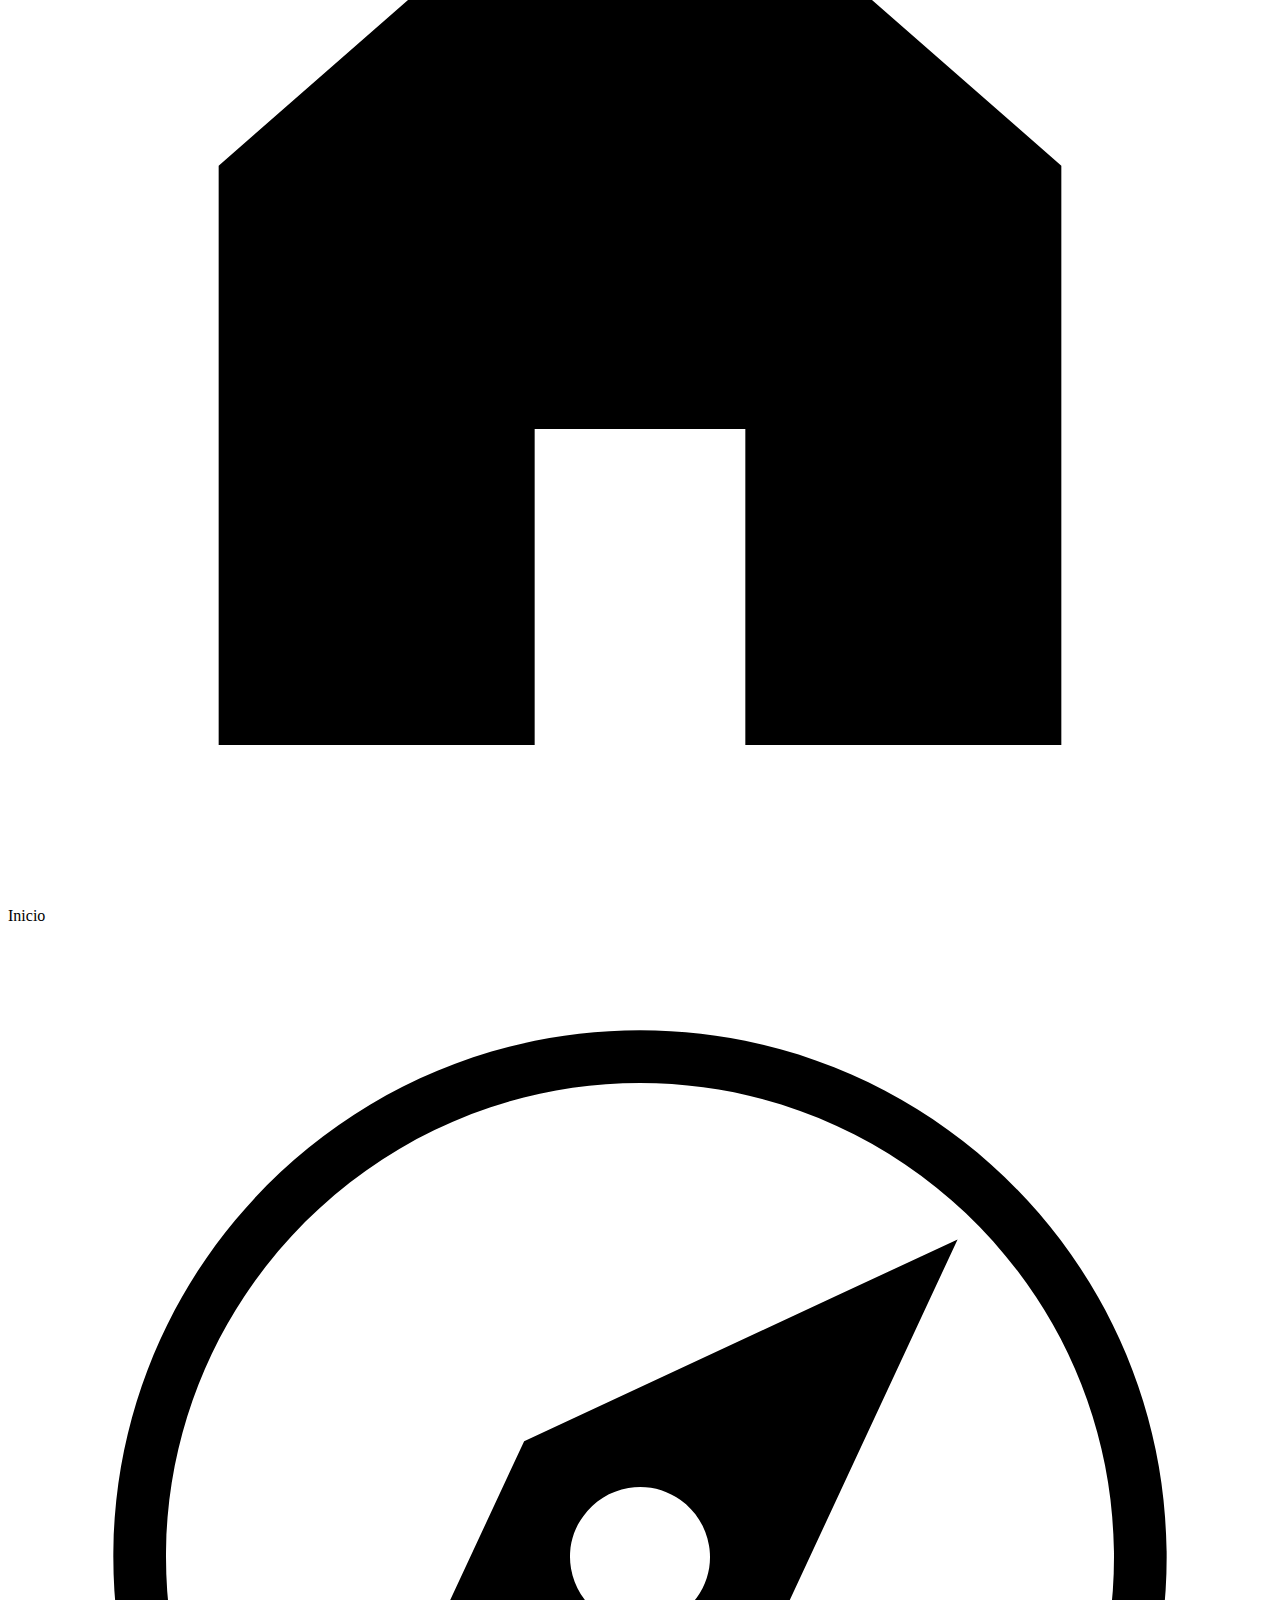
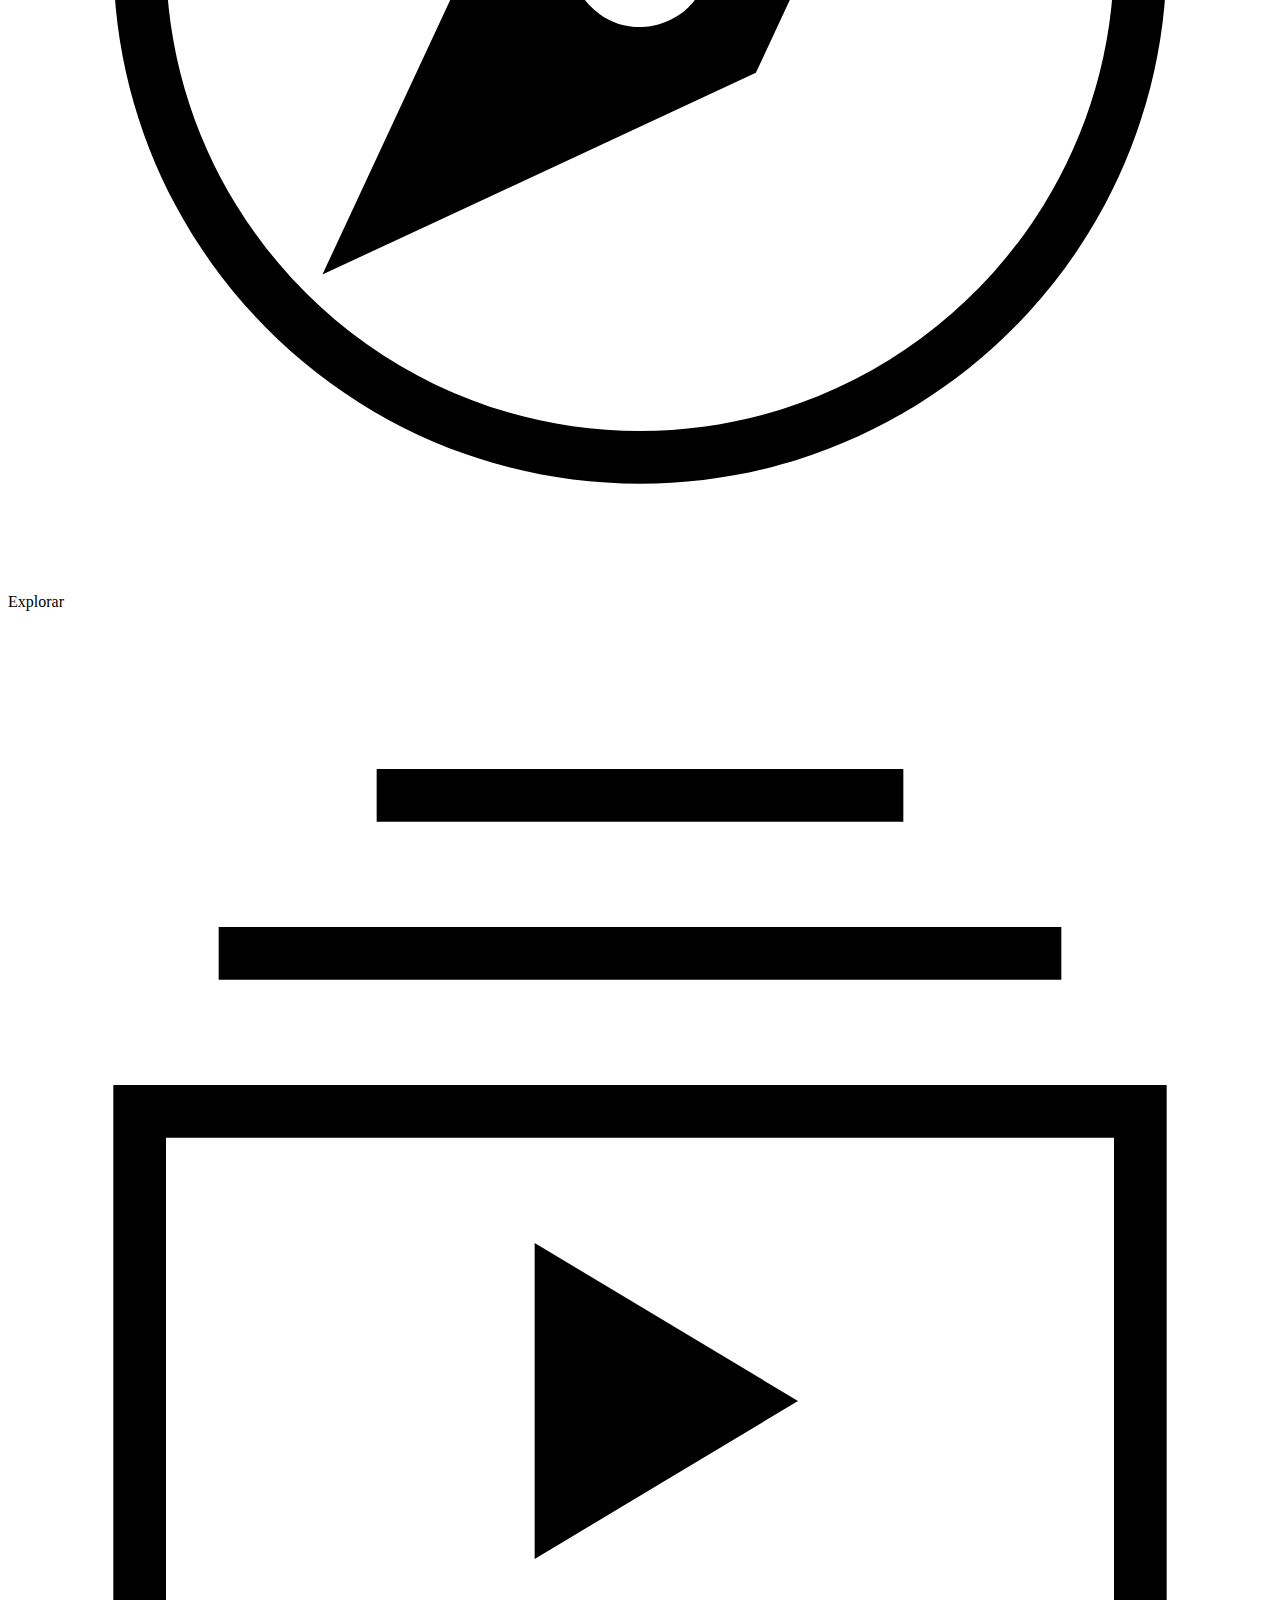
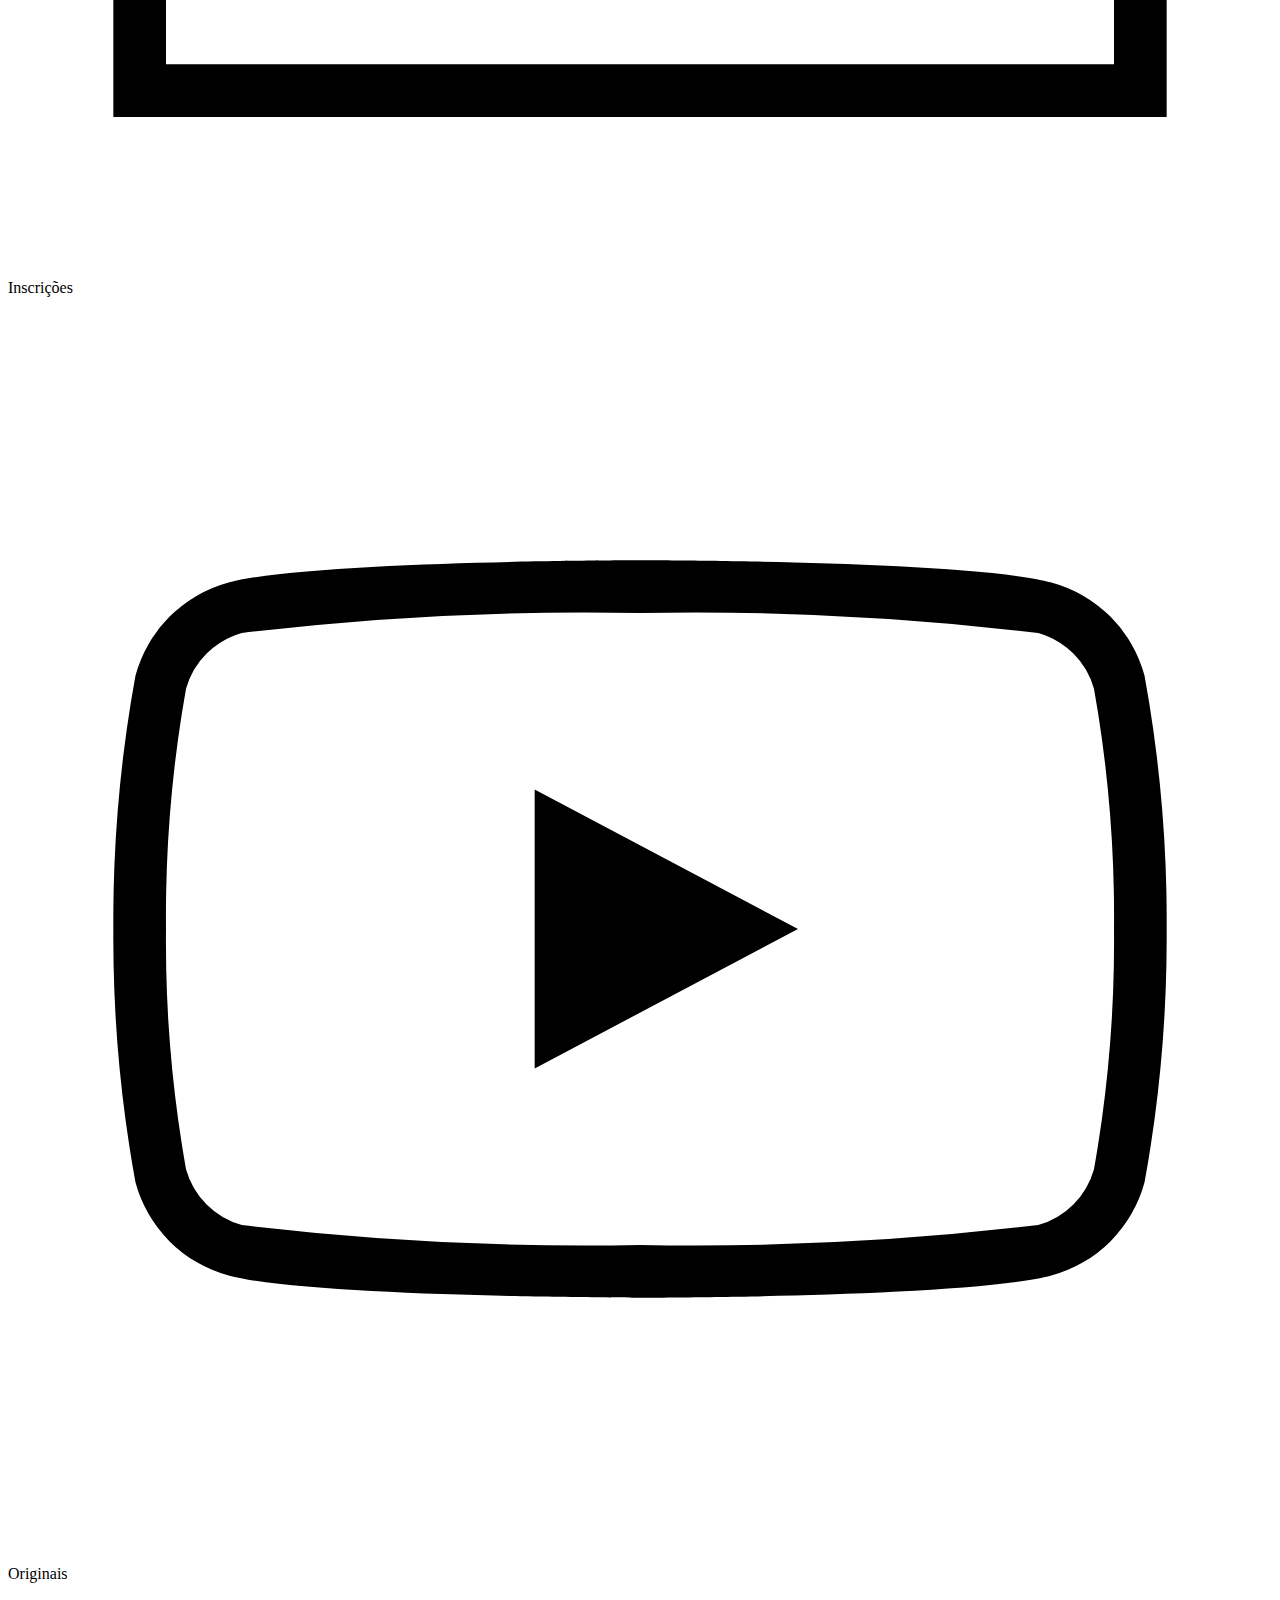
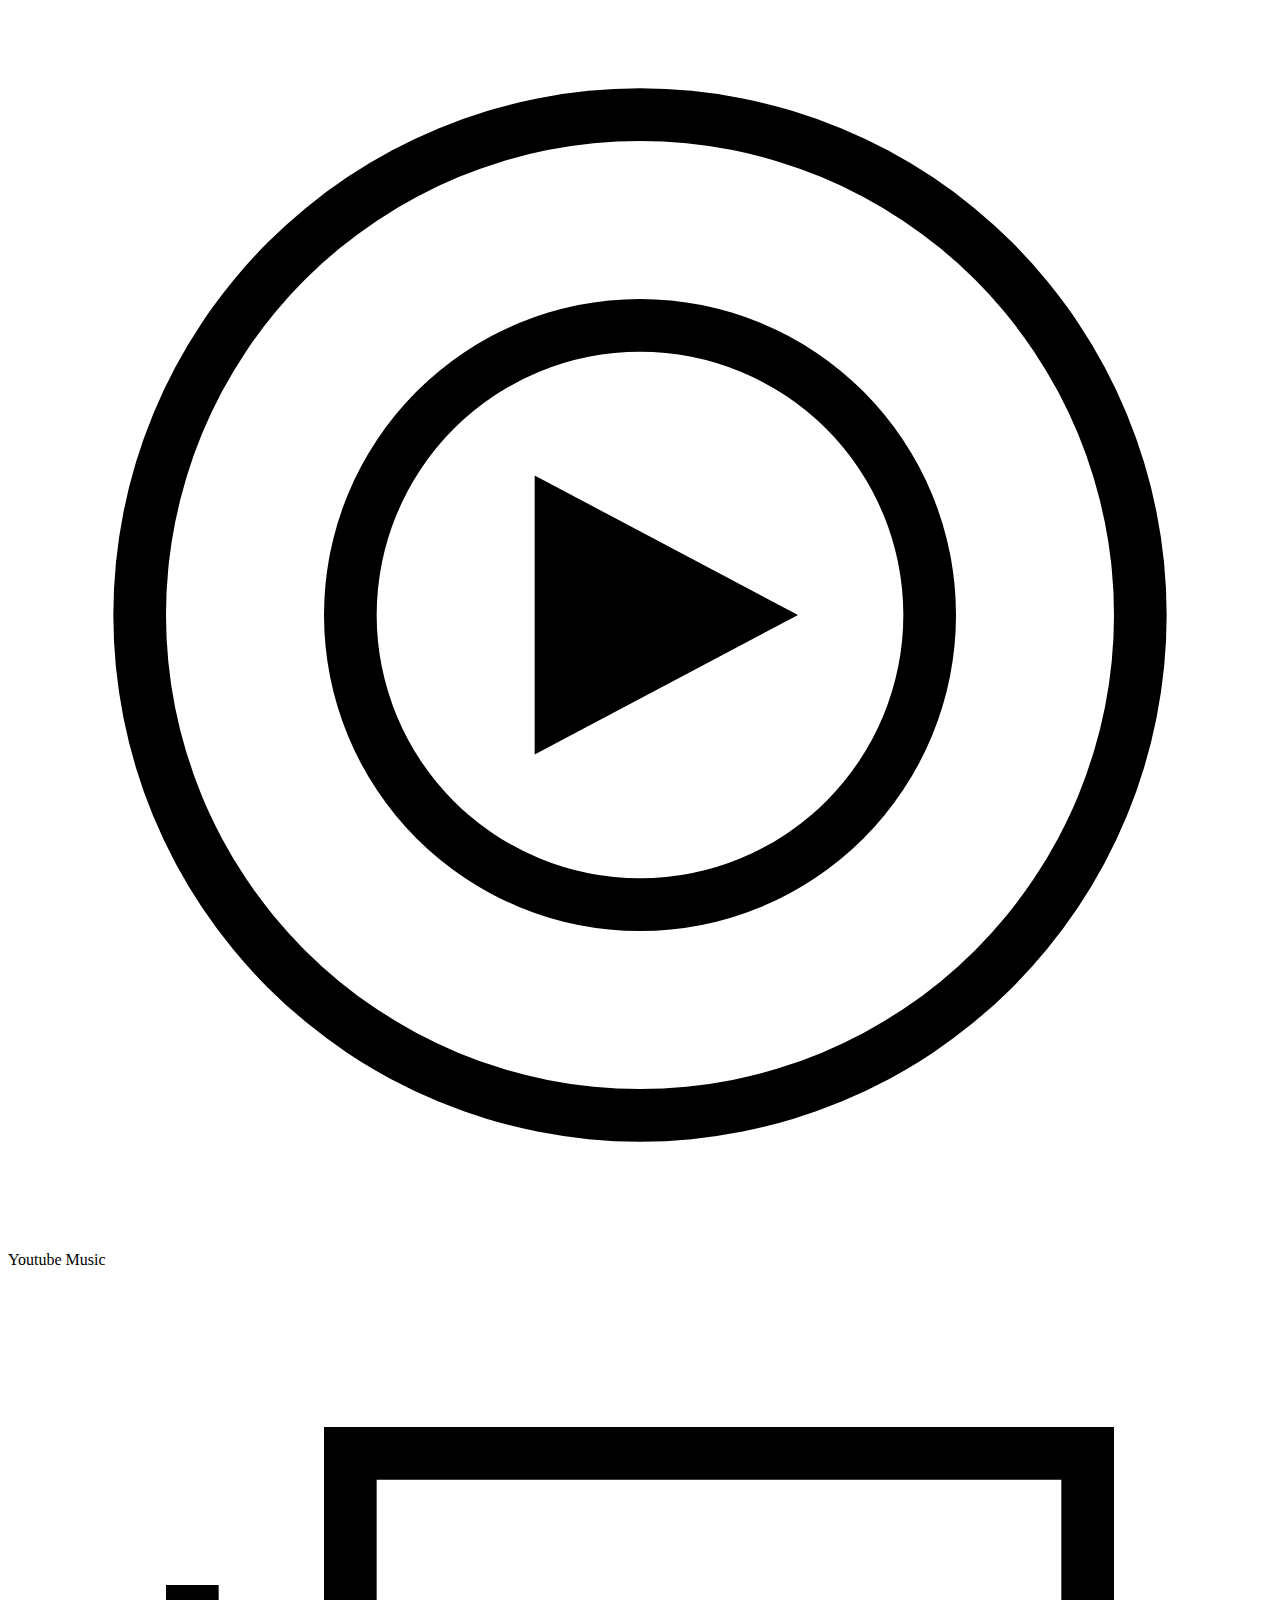
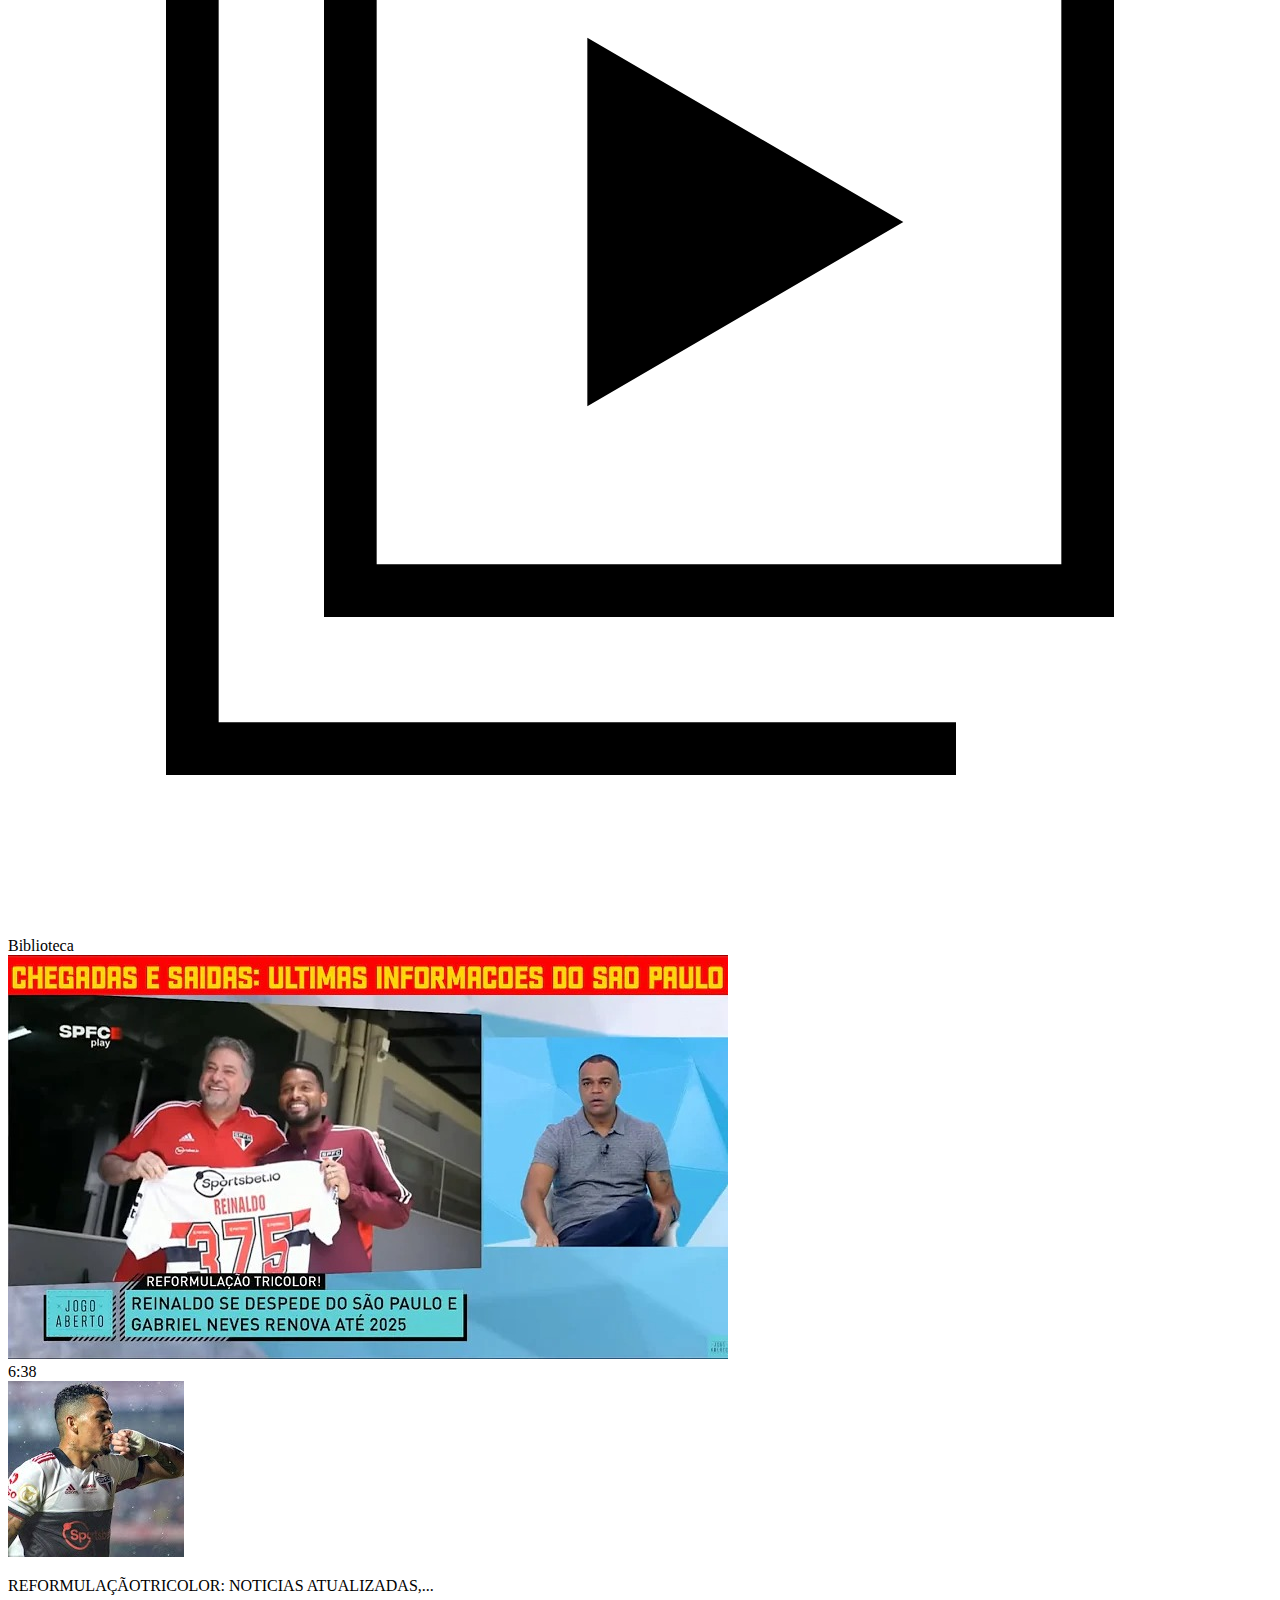
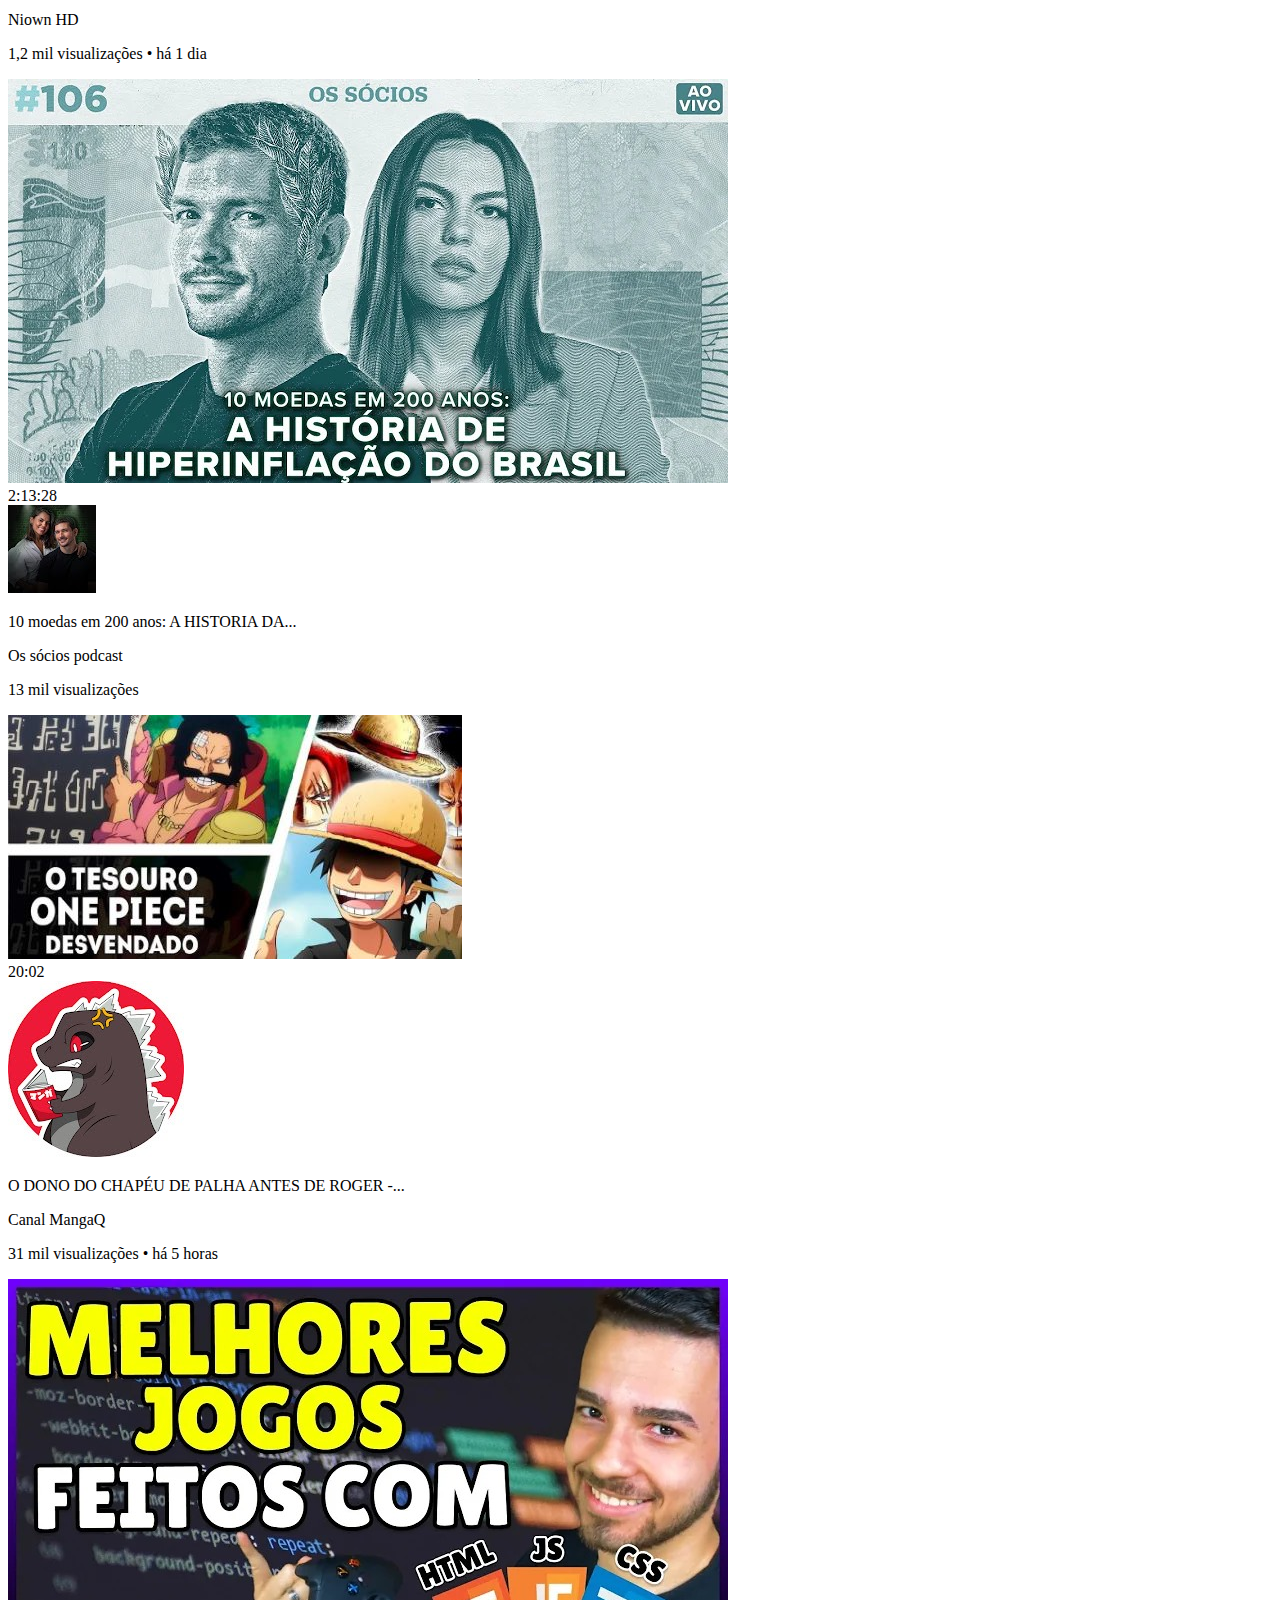
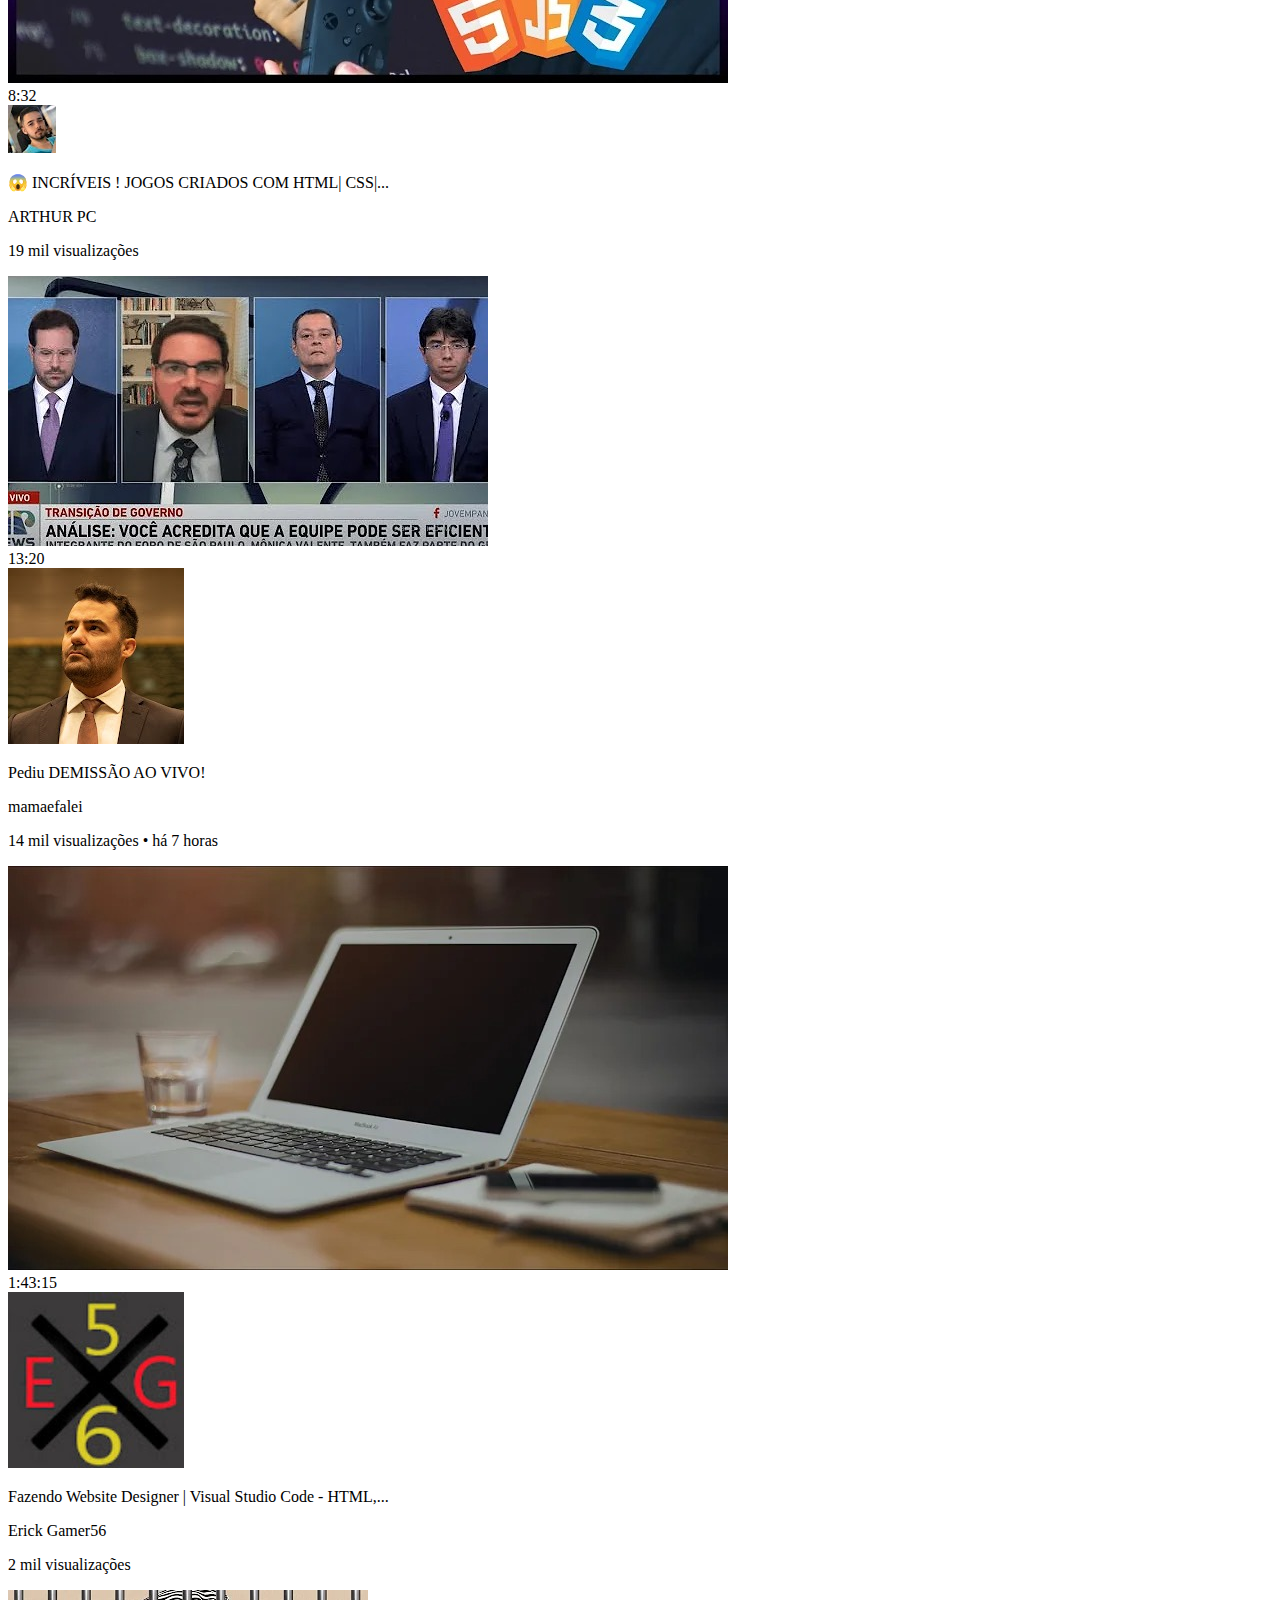
==== commit 304850e2: "Correção de Bug de Imagem" ====
--- a/index.html
+++ b/index.html
@@ -1,339 +1,339 @@
-<!DOCTYPE html>
-<html lang="pt-BR">
-
-<head>
-  <!-- //fonts -->
-  <link rel="preconnect" href="https://fonts.googleapis.com">
-  <link rel="preconnect" href="https://fonts.gstatic.com" crossorigin>
-  <link href="https://fonts.googleapis.com/css2?family=Roboto:wght@400;500;700&display=swap" rel="stylesheet">
-  <meta charset="UTF-8">
-  <meta http-equiv="X-UA-Compatible" content="IE=edge">
-  <meta name="viewport" content="width=device-width, initial-scale=1.0">
-
-  <!-- //title -->
-  <title>Youtube</title>
-
-  <!-- favicon -->
-  <link rel="shortcut icon" href="/img/favicon.ico">
-
-  <!-- //stylesheet -->
-  <link rel="stylesheet" href="/css/style.css">
-  <link rel="stylesheet" href="css/body.css">
-  <link rel="stylesheet" href="css/header.css">
-  <link rel="stylesheet" href="css/sidebar.css">
-
-</head>
-
-<body>
-
-  <!-- header start -->
-  <header class="header">
-    <div class="left-section">
-      <img class="menu" src="/img/icons/menu_FILL0_wght400_GRAD0_opsz48.svg" alt="">
-      <img class="logo" src="/img/icons/youtube-logo.svg" alt="">
-    </div>
-    <div class="middle-section">
-      <input class="pesquisar" type="text" placeholder="Pesquisar">
-      <button class="search-button">
-        <img class="svg-search" src="/img/icons/search.svg" alt="">
-        <div class="tooltip">Pesquisar</div>
-      </button>
-      <button class="voice-button">
-        <img class="svg-voice" src="/img/icons/voice-search-icon.svg" alt="">
-        <div class="tooltip">Pesquisa por voz</div>
-      </button>
-    </div>
-    <div class=" right-section">
-      <div class="criar">
-        <img class="upload-icon" src="/img/icons/upload.svg" alt="">
-        <div class="tooltip">Criar</div>
-      </div>
-      <div class="apps">
-        <img class="youtube-app-icon" src="/img/icons/youtube-apps.svg" alt="">
-        <div class="tooltip">Apps</div>
-      </div>
-      <div class="notification-container">
-        <img class="notification-icon" src="/img/icons/notifications.svg" alt="">
-        <div class="notification-number">3</div>
-        <div class="tooltip">Notificações</div>
-      </div>
-      <img class="user-profile-icon" src="/img/icons/AMLnZu-9SFKI2Dt1BMfGf4lrbc4tSc3c.jpg" alt="">
-    </div>
-  </header>
-  <!-- // header ends -->
-
-  <!-- // sidebar starts -->
-  <div class="sidebar">
-    <div class="sidebar-link">
-      <img src="/img/sidebar/home.svg" alt="">
-      <div>Inicio</div>
-    </div>
-    <div class="sidebar-link">
-      <img src="/img/sidebar/explore.svg" alt="">
-      <div>Explorar</div>
-    </div>
-    <div class="sidebar-link">
-      <img src="/img/sidebar/subscriptions.svg" alt="">
-      <div>Inscrições</div>
-    </div>
-    <div class="sidebar-link">
-      <img src="/img/sidebar/originals.svg" alt="">
-      <div>Originais</div>
-    </div>
-    <div class="sidebar-link">
-      <img src="/img/sidebar/youtube-music.svg" alt="">
-      <div>Youtube Music</div>
-    </div>
-    <div class="sidebar-link">
-      <img src="/img/sidebar/library.svg" alt="">
-      <div>Biblioteca</div>
-    </div>
-  </div>
-  <!-- //sidebar ends -->
-
-  <!-- // body of the Website stars -->
-  <div class="container-preview">
-    <div class="video-info-preview">
-      <div class="preview">
-        <img class="tumbnail" src="/img/tumb01.jpg" alt="">
-        <div class="video-time">
-          6:38
-        </div>
-      </div>
-      <div class="video-info-grid">
-        <div class="img-profile">
-          <img class="profile" src="/img/profile01.jpg" alt="">
-        </div>
-        <div class="conteudo">
-          <p class="titulo-preview">REFORMULAÇÃOTRICOLOR: NOTICIAS ATUALIZADAS,...</p>
-          <p class="texto-preview">Niown HD </p>
-          <p class="texto-preview">1,2 mil visualizações &#x2022 há 1 dia </p>
-        </div>
-      </div>
-    </div>
-    <div class="video-info-preview">
-      <div class="preview">
-        <div>
-          <img class="tumbnail" src="/img/tumb02.jpg" alt="">
-          <div class="video-time">
-            2:13:28
-          </div>
-        </div>
-      </div>
-      <div>
-        <div class="img-profile">
-          <img class="profile" src="/img/profile02.jpg" alt="">
-        </div>
-        <div class="conteudo">
-          <p class="titulo-preview">10 moedas em 200 anos: A HISTORIA DA...</p>
-          <p class="texto-preview">Os sócios podcast </p>
-          <p class="texto-preview">13 mil visualizações </p>
-        </div>
-      </div>
-
-    </div>
-    <div class="video-info-preview">
-      <div class="preview">
-        <div>
-          <img class="tumbnail" src="/img/tumb03.jpg" alt="">
-          <div class="video-time">
-            20:02
-          </div>
-        </div>
-      </div>
-      <div>
-        <div class="img-profile">
-          <img class="profile" src="/img/profile03.jpg" alt="">
-        </div>
-        <div class="conteudo">
-          <p class="titulo-preview">O DONO DO CHAPÉU DE PALHA ANTES DE ROGER -...</p>
-          <p class="texto-preview">Canal MangaQ</p>
-          <p class="texto-preview">31 mil visualizações &#x2022 há 5 horas </p>
-        </div>
-      </div>
-    </div>
-    <div class="video-info-preview">
-      <div class="preview">
-        <div>
-          <img class="tumbnail" src="/img/tumb04.jpg" alt="">
-          <div class="video-time">
-            8:32
-          </div>
-        </div>
-      </div>
-      <div>
-        <div class="img-profile">
-          <img class="profile" src="/img/profile04.jpg" alt="">
-        </div>
-        <div class="conteudo">
-          <p class="titulo-preview"> &#128561 INCRÍVEIS ! JOGOS CRIADOS COM HTML| CSS|...</p>
-          <p class="texto-preview">ARTHUR PC </p>
-          <p class="texto-preview">19 mil visualizações </p>
-        </div>
-      </div>
-
-    </div>
-    <div class="video-info-preview">
-      <div class="preview">
-        <img class="tumbnail" src="/img/tumb05.jpg" alt="">
-        <div class="video-time">
-          13:20
-        </div>
-      </div>
-      <div>
-        <div class="img-profile">
-          <img class="profile" src="/img/profile05.jpg" alt="">
-        </div>
-        <div class="conteudo">
-          <p class="titulo-preview">Pediu DEMISSÃO AO VIVO!</p>
-          <p class="texto-preview">mamaefalei </p>
-          <p class="texto-preview">14 mil visualizações &#x2022 há 7 horas </p>
-        </div>
-      </div>
-    </div>
-    <div class="video-info-preview">
-      <div class="preview">
-        <div>
-          <img class="tumbnail" src="/img/tumb06.jpg" alt="">
-          <div class="video-time">
-            1:43:15
-          </div>
-        </div>
-      </div>
-      <div>
-        <div class="img-profile">
-          <img class="profile" src="/img/profile06.jpg" alt="">
-        </div>
-        <div class="conteudo">
-          <p class="titulo-preview">Fazendo Website Designer | Visual Studio Code - HTML,...</p>
-          <p class="texto-preview">Erick Gamer56 </p>
-          <p class="texto-preview">2 mil visualizações </p>
-        </div>
-      </div>
-    </div>
-    <div class="video-info-preview">
-      <div class="preview">
-        <div>
-          <img class="tumbnail" src="/img/tumb07.jpg" alt="">
-          <div class="video-time">
-            1:43:15
-          </div>
-        </div>
-      </div>
-      <div>
-        <div class="img-profile">
-          <img class="profile" src="/img/profile07.jpg" alt="">
-        </div>
-        <div class="conteudo">
-          <p class="titulo-preview">VEJA AS CHANCES DE DIOGO DEFANTE SER PRESO NO CATAR!</p>
-          <p class="texto-preview">CazéTV </p>
-          <p class="texto-preview">125 mil visualizações &#x2022 há 6 dias </p>
-        </div>
-      </div>
-    </div>
-    <div class="video-info-preview">
-      <div class="preview">
-        <div>
-          <img class="tumbnail" src="/img/tumb08.jpg" alt="">
-          <div class="video-time">
-            7:29
-          </div>
-        </div>
-      </div>
-      <div>
-        <div class="img-profile">
-          <img class="profile" src="/img/profile08.jpg" alt="">
-        </div>
-        <div class="conteudo">
-          <p class="titulo-preview">REAGINDO A CORBUCCI NO DESAFIO DO GIGA! 6,5 KG DE...</p>
-          <p class="texto-preview">Leo Stronda </p>
-          <p class="texto-preview">179 mil visualizações &#x2022 há 2 dias </p>
-        </div>
-      </div>
-    </div>
-    <div class="video-info-preview">
-      <div class="preview">
-        <div>
-          <img class="tumbnail" src="/img/tumb09.jpg" alt="">
-          <div class="video-time">
-            17:13
-          </div>
-        </div>
-      </div>
-      <div>
-        <div class="img-profile">
-          <img class="profile" src="/img/profile09.jpg" alt="">
-        </div>
-        <div class="conteudo">
-          <p class="titulo-preview">SAAS : A revolução do MARKETING DIGITAL que está quebrando o...</p>
-          <p class="texto-preview">Marketing Digital</p>
-          <p class="texto-preview">34 mil visualizações &#x2022 há 4 dias </p>
-        </div>
-      </div>
-    </div>
-    <div class="video-info-preview">
-      <div class="preview">
-        <div>
-          <img class="tumbnail" src="/img/tumb10.jpg" alt="">
-          <div class="video-time">
-            9:48
-          </div>
-        </div>
-      </div>
-      <div>
-        <div class="img-profile">
-          <img class="profile" src="/img/profile10.jpg" alt="">
-        </div>
-        <div class="conteudo">
-          <p class="titulo-preview"> MELHOR TEORIA DE HUNTER X HUNTER QUE VOCÊ JÁ VIU!!...</p>
-          <p class="texto-preview">Chapéus de Palha </p>
-          <p class="texto-preview">36 mil visualizações &#x2022 há 7 dias </p>
-        </div>
-      </div>
-    </div>
-    <div class="video-info-preview">
-      <div class="preview">
-        <div>
-          <img class="tumbnail" src="/img/tumb11.jpg" alt="">
-          <div class="video-time">
-            20:13
-          </div>
-        </div>
-      </div>
-      <div>
-        <div class="img-profile">
-          <img class="profile" src="/img/profile11.jpg" alt="">
-        </div>
-        <div class="conteudo">
-          <p class="titulo-preview">GRAND CHASE CLASSIC Stream #017 - 85 É LOGO ALI! Quem será...</p>
-          <p class="texto-preview">Kayo Trajano </p>
-          <p class="texto-preview">36 visualizações #x2022 há 17 horas</p>
-        </div>
-      </div>
-    </div>
-    <div class="video-info-preview">
-      <div class="preview">
-        <div>
-          <img class="tumbnail" src="/img/tumb12.jpg" alt="">
-          <div class="video-time">
-            1:22:53
-          </div>
-        </div>
-      </div>
-      <div>
-        <div class="img-profile">
-          <img class="profile" src="/img/profile12.jpg" alt="">
-        </div>
-        <div class="conteudo">
-          <p class="titulo-preview">Rant: A Bolha de Startups Estourou?</p>
-          <p class="texto-preview">Fabio Akita </p>
-          <p class="texto-preview">39 mil visualizações #x2022 há 1 dia </p>
-        </div>
-      </div>
-    </div>
-  </div>
-  <!-- //body of the Website ends. -->
-
-</body>
-
+<!DOCTYPE html>
+<html lang="pt-BR">
+
+<head>
+  <!-- //fonts -->
+  <link rel="preconnect" href="https://fonts.googleapis.com">
+  <link rel="preconnect" href="https://fonts.gstatic.com" crossorigin>
+  <link href="https://fonts.googleapis.com/css2?family=Roboto:wght@400;500;700&display=swap" rel="stylesheet">
+  <meta charset="UTF-8">
+  <meta http-equiv="X-UA-Compatible" content="IE=edge">
+  <meta name="viewport" content="width=device-width, initial-scale=1.0">
+
+  <!-- //title -->
+  <title>Youtube</title>
+
+  <!-- favicon -->
+  <link rel="shortcut icon" href="/img/favicon.ico">
+
+  <!-- //stylesheet -->
+  <link rel="stylesheet" href="estilos/body.css">
+  <link rel="stylesheet" href="estilos/header.css">
+  <link rel="stylesheet" href="estilos/sidebar.css">
+  <link rel="stylesheet" href="estilos/style.css">
+
+</head>
+
+<body>
+
+  <!-- header start -->
+  <header class="header">
+    <div class="left-section">
+      <img class="menu" src="./img/icons/menu_FILL0_wght400_GRAD0_opsz48.svg" alt="">
+      <img class="logo" src="./img/icons/youtube-logo.svg" alt="">
+    </div>
+    <div class="middle-section">
+      <input class="pesquisar" type="text" placeholder="Pesquisar">
+      <button class="search-button">
+        <img class="svg-search" src="./img/icons/search.svg" alt="">
+        <div class="tooltip">Pesquisar</div>
+      </button>
+      <button class="voice-button">
+        <img class="svg-voice" src="./img/icons/voice-search-icon.svg" alt="">
+        <div class="tooltip">Pesquisa por voz</div>
+      </button>
+    </div>
+    <div class=" right-section">
+      <div class="criar">
+        <img class="upload-icon" src="./img/icons/upload.svg" alt="">
+        <div class="tooltip">Criar</div>
+      </div>
+      <div class="apps">
+        <img class="youtube-app-icon" src="./img/icons/youtube-apps.svg" alt="">
+        <div class="tooltip">Apps</div>
+      </div>
+      <div class="notification-container">
+        <img class="notification-icon" src="./img/icons/notifications.svg" alt="">
+        <div class="notification-number">3</div>
+        <div class="tooltip">Notificações</div>
+      </div>
+      <img class="user-profile-icon" src="./img/icons/AMLnZu-9SFKI2Dt1BMfGf4lrbc4tSc3c.jpg" alt="">
+    </div>
+  </header>
+  <!-- // header ends -->
+
+  <!-- // sidebar starts -->
+  <div class="sidebar">
+    <div class="sidebar-link">
+      <img src="./img/sidebar/home.svg" alt="">
+      <div>Inicio</div>
+    </div>
+    <div class="sidebar-link">
+      <img src="./img/sidebar/explore.svg" alt="">
+      <div>Explorar</div>
+    </div>
+    <div class="sidebar-link">
+      <img src="./img/sidebar/subscriptions.svg" alt="">
+      <div>Inscrições</div>
+    </div>
+    <div class="sidebar-link">
+      <img src="./img/sidebar/originals.svg" alt="">
+      <div>Originais</div>
+    </div>
+    <div class="sidebar-link">
+      <img src="./img/sidebar/youtube-music.svg" alt="">
+      <div>Youtube Music</div>
+    </div>
+    <div class="sidebar-link">
+      <img src="./img/sidebar/library.svg" alt="">
+      <div>Biblioteca</div>
+    </div>
+  </div>
+  <!-- //sidebar ends -->
+
+  <!-- // body of the Website stars -->
+  <div class="container-preview">
+    <div class="video-info-preview">
+      <div class="preview">
+        <img class="tumbnail" src="./img/tumb01.jpg" alt="">
+        <div class="video-time">
+          6:38
+        </div>
+      </div>
+      <div class="video-info-grid">
+        <div class="img-profile">
+          <img class="profile" src="./img/profile01.jpg" alt="">
+        </div>
+        <div class="conteudo">
+          <p class="titulo-preview">REFORMULAÇÃOTRICOLOR: NOTICIAS ATUALIZADAS,...</p>
+          <p class="texto-preview">Niown HD </p>
+          <p class="texto-preview">1,2 mil visualizações &#x2022 há 1 dia </p>
+        </div>
+      </div>
+    </div>
+    <div class="video-info-preview">
+      <div class="preview">
+        <div>
+          <img class="tumbnail" src="./img/tumb02.jpg" alt="">
+          <div class="video-time">
+            2:13:28
+          </div>
+        </div>
+      </div>
+      <div>
+        <div class="img-profile">
+          <img class="profile" src="./img/profile02.jpg" alt="">
+        </div>
+        <div class="conteudo">
+          <p class="titulo-preview">10 moedas em 200 anos: A HISTORIA DA...</p>
+          <p class="texto-preview">Os sócios podcast </p>
+          <p class="texto-preview">13 mil visualizações </p>
+        </div>
+      </div>
+
+    </div>
+    <div class="video-info-preview">
+      <div class="preview">
+        <div>
+          <img class="tumbnail" src="./img/tumb03.jpg" alt="">
+          <div class="video-time">
+            20:02
+          </div>
+        </div>
+      </div>
+      <div>
+        <div class="img-profile">
+          <img class="profile" src="./img/profile03.jpg" alt="">
+        </div>
+        <div class="conteudo">
+          <p class="titulo-preview">O DONO DO CHAPÉU DE PALHA ANTES DE ROGER -...</p>
+          <p class="texto-preview">Canal MangaQ</p>
+          <p class="texto-preview">31 mil visualizações &#x2022 há 5 horas </p>
+        </div>
+      </div>
+    </div>
+    <div class="video-info-preview">
+      <div class="preview">
+        <div>
+          <img class="tumbnail" src="./img/tumb04.jpg" alt="">
+          <div class="video-time">
+            8:32
+          </div>
+        </div>
+      </div>
+      <div>
+        <div class="img-profile">
+          <img class="profile" src="./img/profile04.jpg" alt="">
+        </div>
+        <div class="conteudo">
+          <p class="titulo-preview"> &#128561 INCRÍVEIS ! JOGOS CRIADOS COM HTML| CSS|...</p>
+          <p class="texto-preview">ARTHUR PC </p>
+          <p class="texto-preview">19 mil visualizações </p>
+        </div>
+      </div>
+
+    </div>
+    <div class="video-info-preview">
+      <div class="preview">
+        <img class="tumbnail" src="./img/tumb05.jpg" alt="">
+        <div class="video-time">
+          13:20
+        </div>
+      </div>
+      <div>
+        <div class="img-profile">
+          <img class="profile" src="./img/profile05.jpg" alt="">
+        </div>
+        <div class="conteudo">
+          <p class="titulo-preview">Pediu DEMISSÃO AO VIVO!</p>
+          <p class="texto-preview">mamaefalei </p>
+          <p class="texto-preview">14 mil visualizações &#x2022 há 7 horas </p>
+        </div>
+      </div>
+    </div>
+    <div class="video-info-preview">
+      <div class="preview">
+        <div>
+          <img class="tumbnail" src="./img/tumb06.jpg" alt="">
+          <div class="video-time">
+            1:43:15
+          </div>
+        </div>
+      </div>
+      <div>
+        <div class="img-profile">
+          <img class="profile" src="./img/profile06.jpg" alt="">
+        </div>
+        <div class="conteudo">
+          <p class="titulo-preview">Fazendo Website Designer | Visual Studio Code - HTML,...</p>
+          <p class="texto-preview">Erick Gamer56 </p>
+          <p class="texto-preview">2 mil visualizações </p>
+        </div>
+      </div>
+    </div>
+    <div class="video-info-preview">
+      <div class="preview">
+        <div>
+          <img class="tumbnail" src="./img/tumb07.jpg" alt="">
+          <div class="video-time">
+            1:43:15
+          </div>
+        </div>
+      </div>
+      <div>
+        <div class="img-profile">
+          <img class="profile" src="./img/profile07.jpg" alt="">
+        </div>
+        <div class="conteudo">
+          <p class="titulo-preview">VEJA AS CHANCES DE DIOGO DEFANTE SER PRESO NO CATAR!</p>
+          <p class="texto-preview">CazéTV </p>
+          <p class="texto-preview">125 mil visualizações &#x2022 há 6 dias </p>
+        </div>
+      </div>
+    </div>
+    <div class="video-info-preview">
+      <div class="preview">
+        <div>
+          <img class="tumbnail" src="./img/tumb08.jpg" alt="">
+          <div class="video-time">
+            7:29
+          </div>
+        </div>
+      </div>
+      <div>
+        <div class="img-profile">
+          <img class="profile" src="./img/profile08.jpg" alt="">
+        </div>
+        <div class="conteudo">
+          <p class="titulo-preview">REAGINDO A CORBUCCI NO DESAFIO DO GIGA! 6,5 KG DE...</p>
+          <p class="texto-preview">Leo Stronda </p>
+          <p class="texto-preview">179 mil visualizações &#x2022 há 2 dias </p>
+        </div>
+      </div>
+    </div>
+    <div class="video-info-preview">
+      <div class="preview">
+        <div>
+          <img class="tumbnail" src="./img/tumb09.jpg" alt="">
+          <div class="video-time">
+            17:13
+          </div>
+        </div>
+      </div>
+      <div>
+        <div class="img-profile">
+          <img class="profile" src="./img/profile09.jpg" alt="">
+        </div>
+        <div class="conteudo">
+          <p class="titulo-preview">SAAS : A revolução do MARKETING DIGITAL que está quebrando o...</p>
+          <p class="texto-preview">Marketing Digital</p>
+          <p class="texto-preview">34 mil visualizações &#x2022 há 4 dias </p>
+        </div>
+      </div>
+    </div>
+    <div class="video-info-preview">
+      <div class="preview">
+        <div>
+          <img class="tumbnail" src="./img/tumb10.jpg" alt="">
+          <div class="video-time">
+            9:48
+          </div>
+        </div>
+      </div>
+      <div>
+        <div class="img-profile">
+          <img class="profile" src="./img/profile10.jpg" alt="">
+        </div>
+        <div class="conteudo">
+          <p class="titulo-preview"> MELHOR TEORIA DE HUNTER X HUNTER QUE VOCÊ JÁ VIU!!...</p>
+          <p class="texto-preview">Chapéus de Palha </p>
+          <p class="texto-preview">36 mil visualizações &#x2022 há 7 dias </p>
+        </div>
+      </div>
+    </div>
+    <div class="video-info-preview">
+      <div class="preview">
+        <div>
+          <img class="tumbnail" src="./img/tumb11.jpg" alt="">
+          <div class="video-time">
+            20:13
+          </div>
+        </div>
+      </div>
+      <div>
+        <div class="img-profile">
+          <img class="profile" src="./img/profile11.jpg" alt="">
+        </div>
+        <div class="conteudo">
+          <p class="titulo-preview">GRAND CHASE CLASSIC Stream #017 - 85 É LOGO ALI! Quem será...</p>
+          <p class="texto-preview">Kayo Trajano </p>
+          <p class="texto-preview">36 visualizações #x2022 há 17 horas</p>
+        </div>
+      </div>
+    </div>
+    <div class="video-info-preview">
+      <div class="preview">
+        <div>
+          <img class="tumbnail" src="./img/tumb12.jpg" alt="">
+          <div class="video-time">
+            1:22:53
+          </div>
+        </div>
+      </div>
+      <div>
+        <div class="img-profile">
+          <img class="profile" src="./img/profile12.jpg" alt="">
+        </div>
+        <div class="conteudo">
+          <p class="titulo-preview">Rant: A Bolha de Startups Estourou?</p>
+          <p class="texto-preview">Fabio Akita </p>
+          <p class="texto-preview">39 mil visualizações #x2022 há 1 dia </p>
+        </div>
+      </div>
+    </div>
+  </div>
+  <!-- //body of the Website ends. -->
+
+</body>
+
 </html>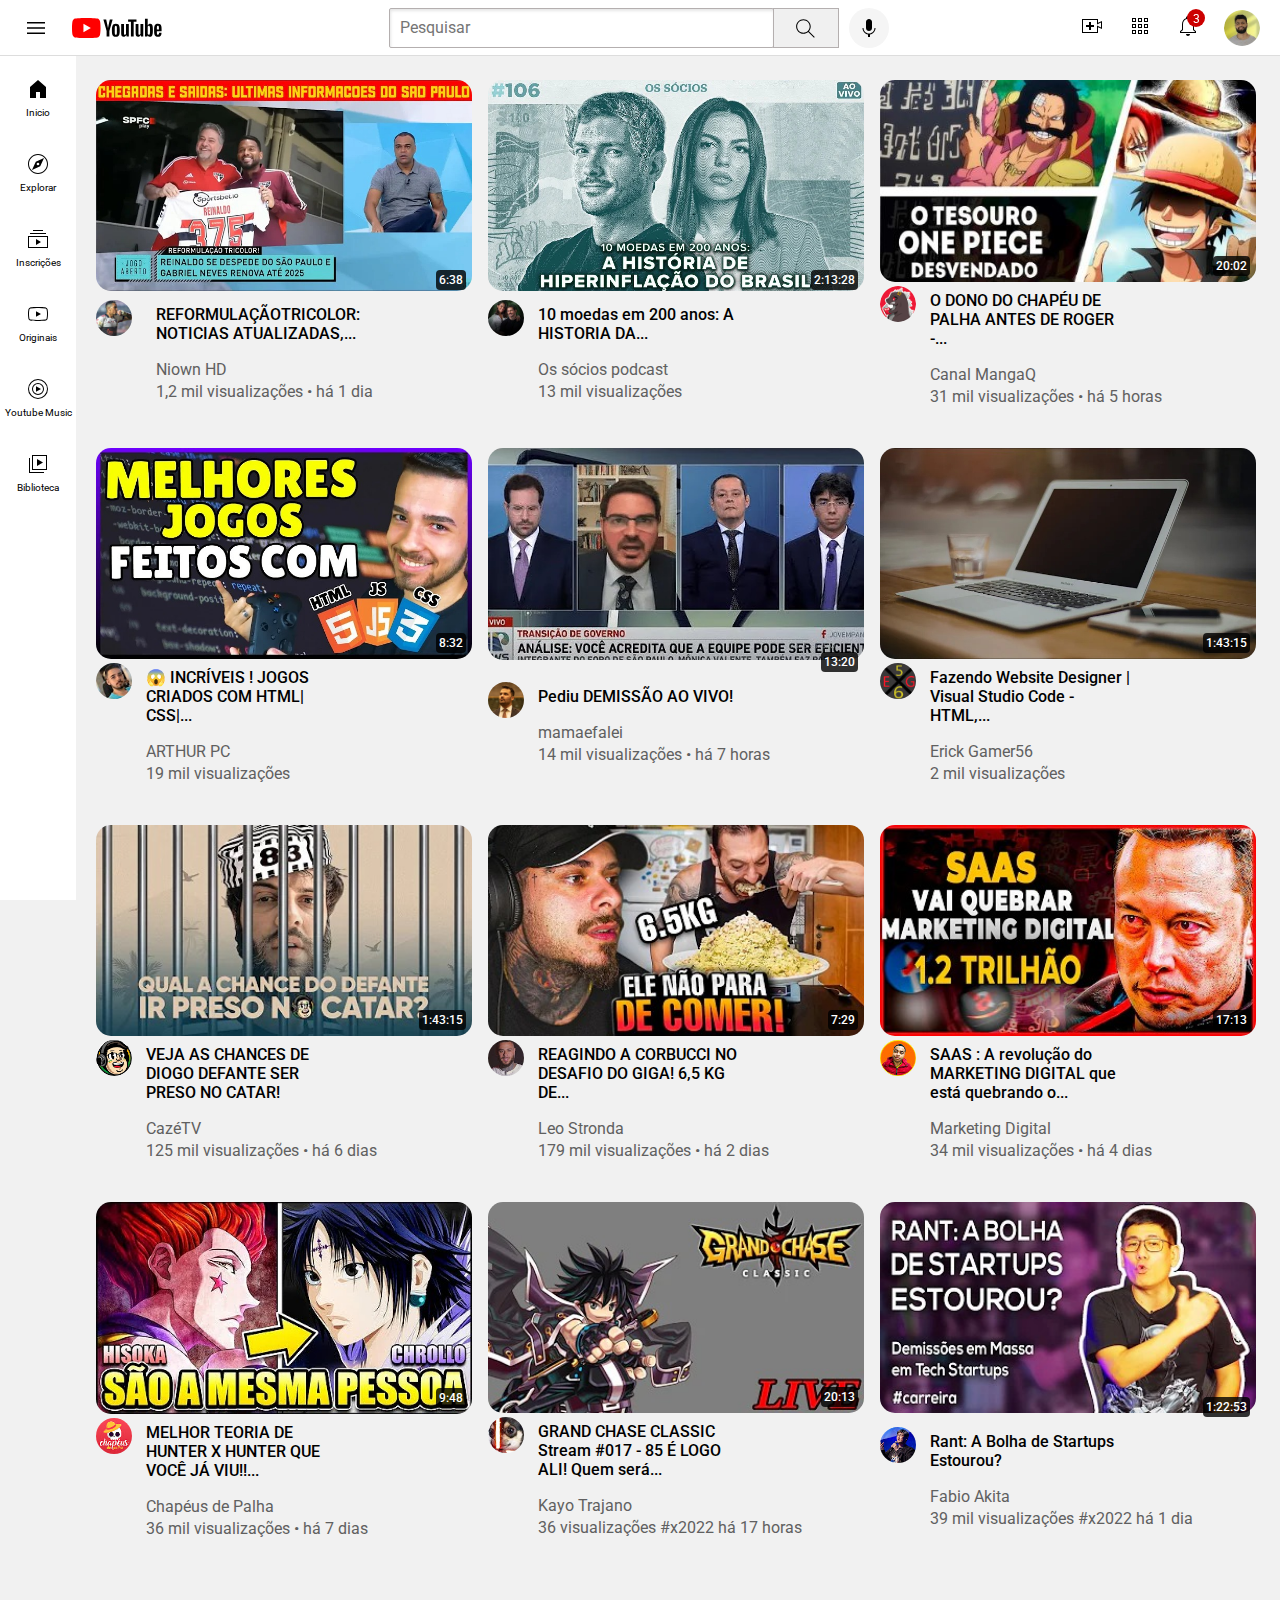
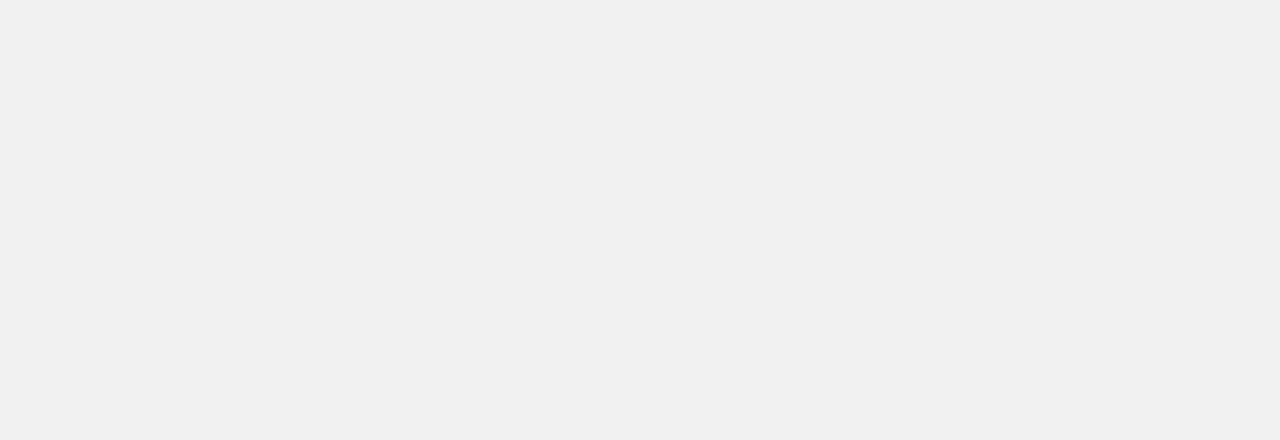
==== commit df689ca2: "Update index.html" ====
--- a/index.html
+++ b/index.html
@@ -14,7 +14,7 @@
   <title>Youtube</title>
 
   <!-- favicon -->
-  <link rel="shortcut icon" href="/img/favicon.ico">
+  <link rel="shortcut icon" href="./img/favicon.ico">
 
   <!-- //stylesheet -->
   <link rel="stylesheet" href="estilos/body.css">
@@ -336,4 +336,4 @@
 
 </body>
 
-</html>+</html>
--- a/estilos/body.css
+++ b/estilos/body.css
@@ -0,0 +1,72 @@
+.titulo-preview {
+  margin-top: 5px;
+  font-weight: 500;
+  cursor: pointer;
+}
+.texto-preview {
+  margin-bottom: 0;
+  line-height: 22px;
+  color: rgb(96, 96, 96);
+  white-space: nowrap;
+}
+.preview {
+min-width: 300px;
+max-width: 400px;
+  position: relative;
+  cursor: pointer;
+}
+
+.profile {
+  width: 36px;
+  border-radius: 20px;
+  cursor: pointer;
+}
+
+.tumbnail {
+  width: 100%;
+  border-radius: 15px;
+  cursor: pointer;
+}
+
+.video-time {
+  background-color: rgba(0, 0, 0, 0.8);
+  color: white;
+  position: absolute;
+  bottom: 10px;
+  right: 6px;
+  border-radius: 4px;
+  padding: 3px;
+  font-size: 12px;
+  font-weight: 500;
+  font-family: roboto, arial;
+}
+
+.container-preview {
+  display: grid;
+  grid-template-columns: 1fr 1fr 1fr 1fr;
+  column-gap: 16px;
+  row-gap: 40px;
+}
+.video-info-preview {
+  display: grid;
+}
+
+.video-info-grid {
+  display: grid;
+  grid-template-columns: 50px 1fr;
+}
+
+@media (max-width: 1350px) {
+  .container-preview {
+    grid-template-columns: 1fr 1fr 1fr;
+  }
+
+  @media (max-width: 1350px) {
+    .container-preview {
+      grid-template-columns: 1fr 1fr 1fr;
+    }
+
+    @media (max-width: 1050px) {
+      .container-preview {
+        grid-template-columns: 1fr 1fr;
+      }--- a/estilos/header.css
+++ b/estilos/header.css
@@ -0,0 +1,178 @@
+.header {
+  height: 55px;
+  display: flex;
+  flex-direction: row;
+  justify-content: space-between;
+
+  position: fixed;
+  top: 0;
+  left: 0;
+  right: 0;
+
+  background-color: #fff;
+  border-bottom-width: 1px;
+  border-bottom-style: solid;
+  border-bottom-color: #ddd;
+
+  z-index: 1;
+}
+
+.left-section {
+  display: flex;
+  align-items: center;
+}
+
+.menu {
+  height: 24px;
+  margin-left: 24px;
+  margin-right: 24px;
+  cursor: pointer;
+}
+
+.logo {
+  height: 20px;
+  cursor: pointer;
+}
+
+.middle-section {
+  display: flex;
+  align-items: center;
+  flex: 1;
+  margin-left: 70px;
+  margin-right: 35px;
+  max-width: 500px;
+}
+
+.pesquisar {
+  flex: 1;
+  height: 36px;
+  padding-left: 10px;
+  font-size: 16px;
+  border-width: 1px;
+  border-style: solid;
+  border-color: rgb(180, 175, 175);
+  border-radius: 2px;
+  box-shadow: inset 1px 2px 3px rgba(0, 0, 0, 0.1);
+  width: 0;
+}
+
+.pesquisar::placeholder {
+  font-family: roboto, arial;
+  font-size: 16px;
+}
+
+.search-button {
+  height: 40px;
+  width: 66px;
+  background-color: rgb(240, 240, 240);
+  border-width: 1px;
+  border-style: solid;
+  border-color: rgb(180, 175, 175);
+  margin-left: -1px;
+  margin-right: 10px;
+  position: relative;
+}
+
+.tooltip {
+  position: absolute;
+  background-color: grey;
+  color: #fff;
+  padding-top: 4px;
+  padding-bottom: 4px;
+  padding-left: 8px;
+  padding-right: 8px;
+  border-radius: 2px;
+  font-size: 12px;
+  bottom: -30;
+  opacity: 0;
+  white-space: nowrap;
+}
+.search-button:hover .tooltip {
+  opacity: 1;
+}
+.criar:hover .tooltip {
+  opacity: 1;
+}
+
+.apps:hover .tooltip {
+  opacity: 1;
+}
+
+.notification-container:hover .tooltip {
+  opacity: 1;
+}
+
+.svg-search {
+  height: 25px;
+  margin-top: 4px;
+  cursor: pointer;
+}
+
+.voice-button {
+  height: 40px;
+  width: 40px;
+  border-radius: 30px;
+  border: none;
+  background-color: rgb(245, 245, 245);
+  position: relative;
+  cursor: pointer;
+}
+
+.voice-button:hover .tooltip {
+  opacity: 1;
+}
+
+.svg-voice {
+  height: 24px;
+  margin-top: 4px;
+}
+.right-section {
+  display: flex;
+  align-items: center;
+  width: 180px;
+  justify-content: space-between;
+  margin-right: 20px;
+  flex-shrink: 0;
+}
+
+.upload-icon {
+  height: 24px;
+  cursor: pointer;
+}
+
+.youtube-app-icon {
+  height: 24px;
+  cursor: pointer;
+}
+
+.notification-icon {
+  height: 24px;
+  cursor: pointer;
+}
+
+.user-profile-icon {
+  height: 36px;
+  border-radius: 18px;
+  cursor: pointer;
+}
+
+.notification-container {
+  position: relative;
+}
+
+.notification-number {
+  position: absolute;
+  top: -5px;
+  right: -5px;
+  background-color: rgb(204, 0, 0);
+  width: 18px;
+  height: 14px;
+  border-radius: 50%;
+  align-items: center;
+  color: #fff;
+  font-family: roboto, arial;
+  font-size: 12px;
+  line-height: 12px;
+  text-align: center;
+  padding-top: 4px;
+}
--- a/estilos/sidebar.css
+++ b/estilos/sidebar.css
@@ -0,0 +1,33 @@
+.sidebar {
+  position: fixed;
+  left: 0;
+  bottom: 0;
+  top: 55px;
+  width: 76px;
+  padding-top: 5px;
+  background-color: white;
+}
+
+.sidebar-link {
+  height: 74px;
+  margin-bottom: 1px;
+  display: flex;
+  justify-content: center;
+  align-items: center;
+  flex-direction: column;
+  gap: 6px;
+  cursor: pointer;
+}
+
+.sidebar-link:hover {
+  background-color: rgb(230, 227, 227);
+}
+
+.sidebar-link img {
+  height: 24px;
+}
+
+.sidebar-link div {
+  font-family: roboto, arial;
+  font-size: 10px;
+}
--- a/estilos/style.css
+++ b/estilos/style.css
@@ -0,0 +1,24 @@
+body {
+  margin: 0;
+  padding-top: 80px;
+  margin-bottom: 500px;
+  padding-left: 96px;
+  padding-right: 24px;
+  background-color: rgb(241, 241, 241);
+}
+p {
+  margin-top: 0;
+  font-family: roboto, arial;
+}
+
+.conteudo {
+  display: inline-block;
+  width: 200px;
+  vertical-align: top;
+  margin-left: 10px;
+}
+
+.img-profile {
+  display: inline-block;
+  vertical-align: top;
+}
